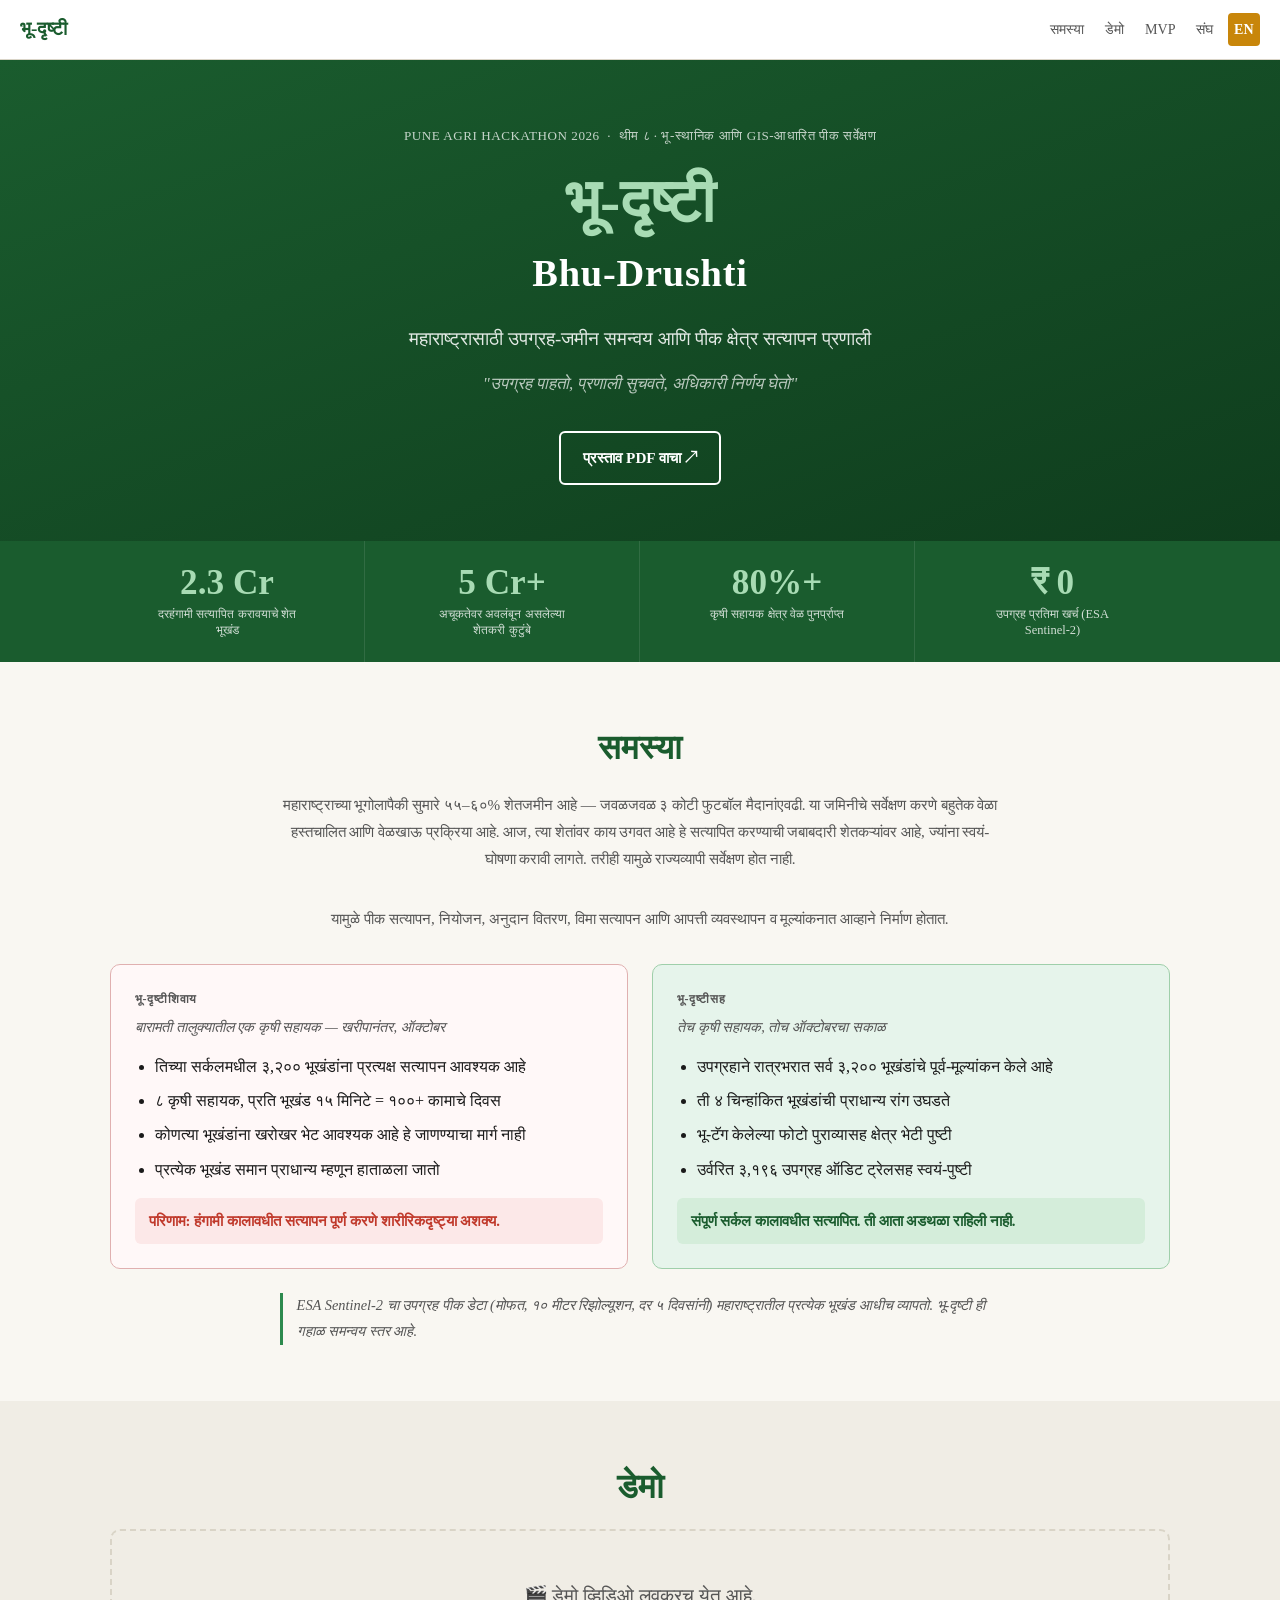
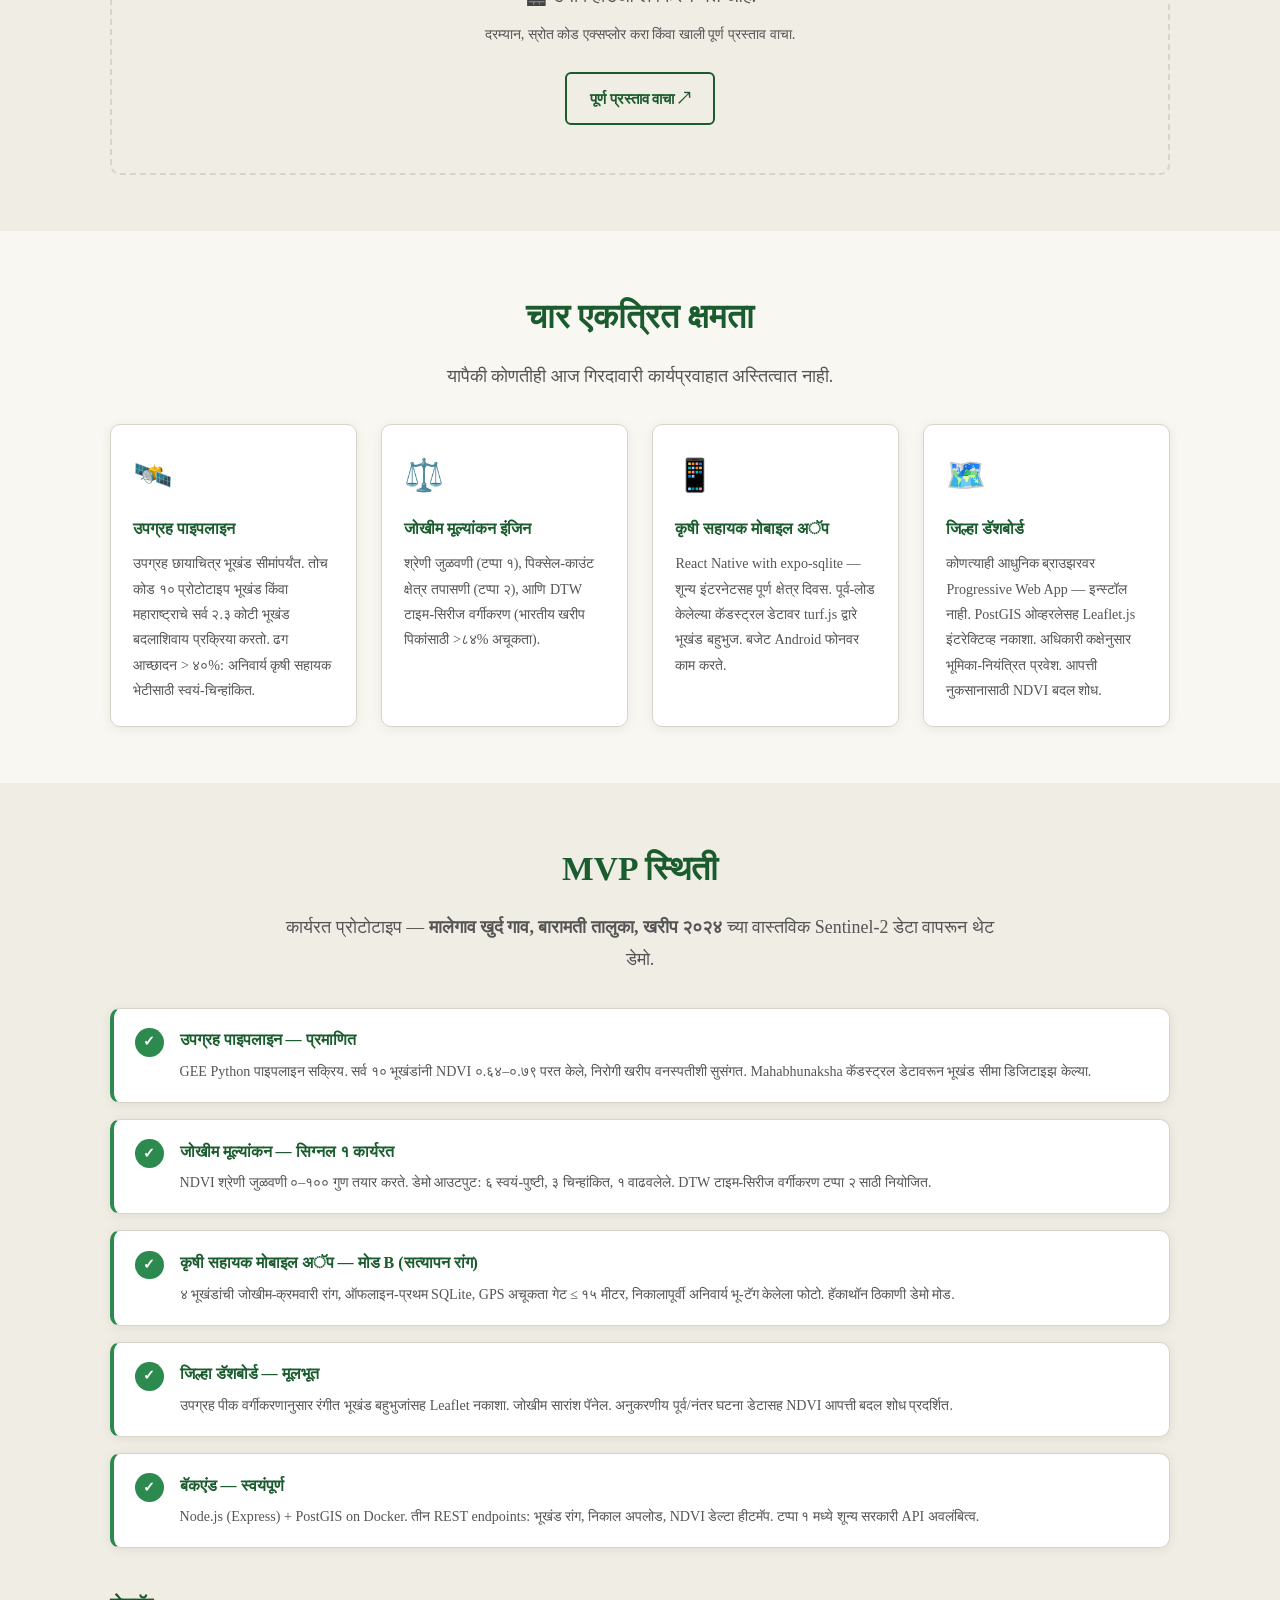
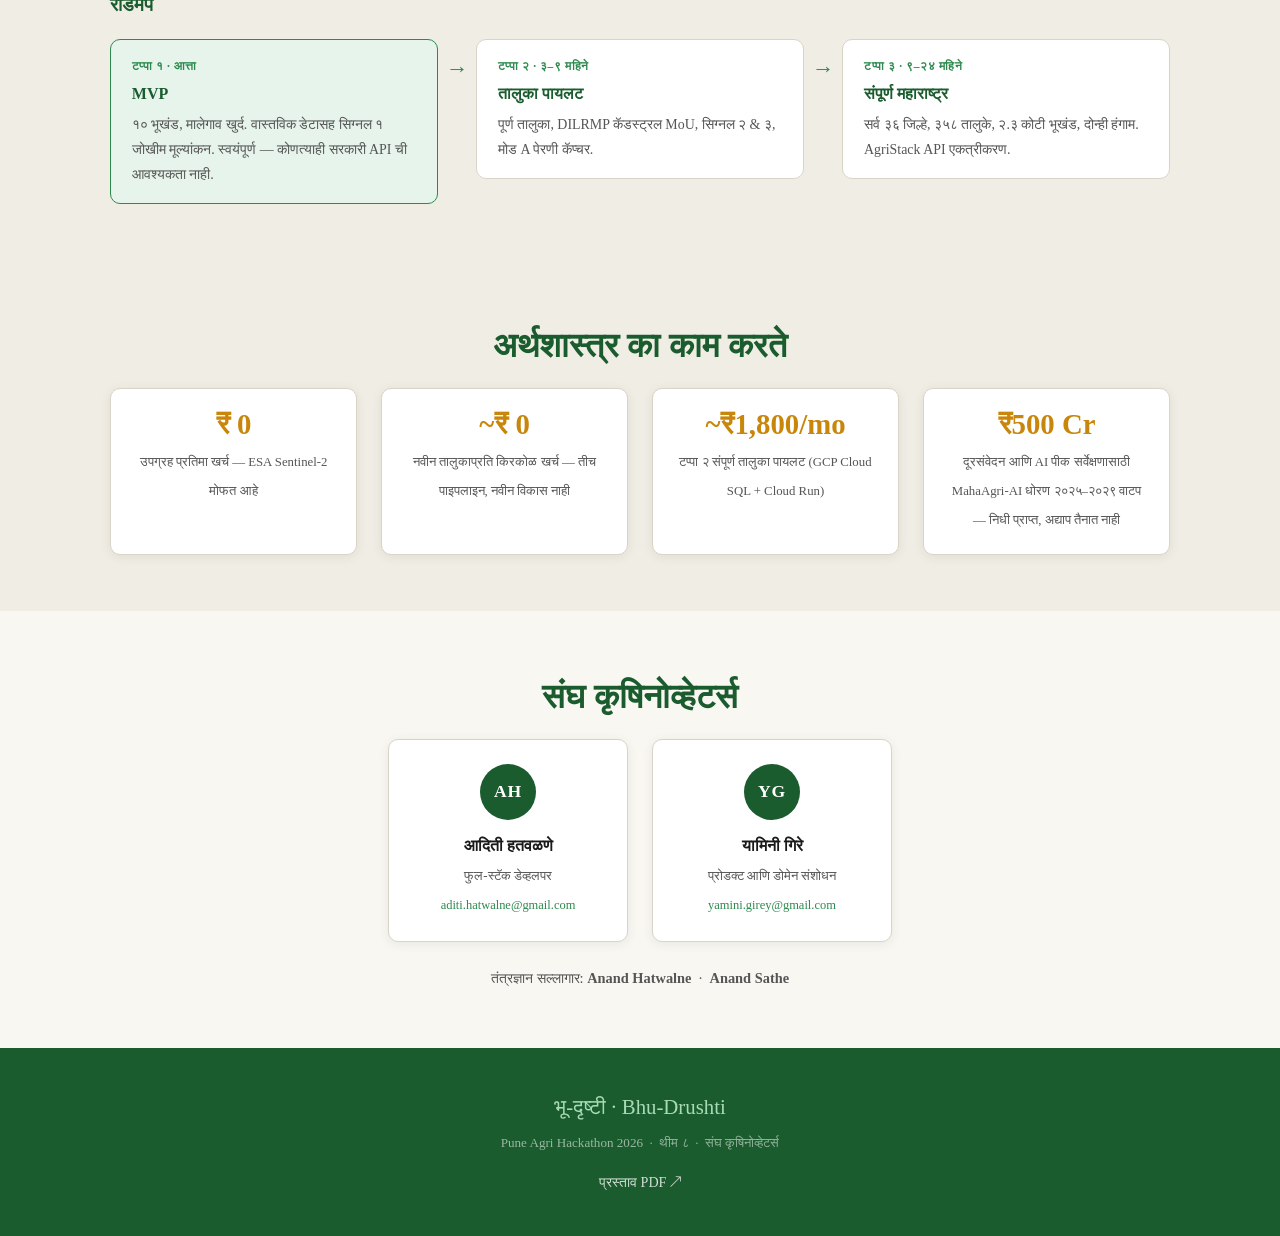
==== mr/index.html @ 1d86bc59 "Update Risk Scoring Engine card text on both EN and MR pages https://claude.ai/code/session_01Fqq3GU" ====
<!DOCTYPE html>
<html lang="mr">
<head>
  <meta charset="UTF-8" />
  <meta name="viewport" content="width=device-width, initial-scale=1.0" />
  <meta name="description" content="भू-दृष्टी — महाराष्ट्रासाठी उपग्रह-जमीन समन्वय आणि पीक क्षेत्र सत्यापन प्रणाली. Pune Agri Hackathon 2026." />
  <title>भू-दृष्टी · Bhu-Drushti</title>
  <link rel="stylesheet" href="../style.css?v=3" />
</head>
<body>

  <!-- NAV -->
  <nav class="nav">
    <span class="nav-logo">भू-दृष्टी</span>
    <div class="nav-links">
      <a href="#problem">समस्या</a>
      <a href="#demo">डेमो</a>
      <a href="#mvp">MVP</a>
      <a href="#team">संघ</a>
      <a href="/" class="btn btn-sm" style="background:var(--gold);">EN</a>
    </div>
  </nav>

  <!-- HERO -->
  <header class="hero">
    <div class="hero-inner">
      <p class="hero-event">Pune Agri Hackathon 2026 &nbsp;·&nbsp; थीम ८ · भू-स्थानिक आणि GIS-आधारित पीक सर्वेक्षण</p>
      <h1 class="hero-title">
        <span class="hero-deva">भू-दृष्टी</span>
        <span class="hero-en">Bhu-Drushti</span>
      </h1>
      <p class="hero-sub">महाराष्ट्रासाठी उपग्रह-जमीन समन्वय आणि पीक क्षेत्र सत्यापन प्रणाली</p>
      <p class="hero-tagline">"उपग्रह पाहतो, प्रणाली सुचवते, अधिकारी निर्णय घेतो"</p>
      <div class="hero-ctas">
        <a href="https://github.com/bhu-drushti/bhu-drushti.github.io/blob/main/BhuDrushti_Proposal.pdf" target="_blank" rel="noopener" class="btn btn-outline">प्रस्ताव PDF वाचा ↗</a>
      </div>
    </div>
  </header>

  <!-- STATS -->
  <section class="stats">
    <div class="stats-grid">
      <div class="stat">
        <span class="stat-num">2.3 Cr</span>
        <span class="stat-label">दरहंगामी सत्यापित करावयाचे शेत भूखंड</span>
      </div>
      <div class="stat">
        <span class="stat-num">5 Cr+</span>
        <span class="stat-label">अचूकतेवर अवलंबून असलेल्या शेतकरी कुटुंबे</span>
      </div>
      <div class="stat">
        <span class="stat-num">80%+</span>
        <span class="stat-label">कृषी सहायक क्षेत्र वेळ पुनर्प्राप्त</span>
      </div>
      <div class="stat">
        <span class="stat-num">₹ 0</span>
        <span class="stat-label">उपग्रह प्रतिमा खर्च (ESA Sentinel-2)</span>
      </div>
    </div>
  </section>

  <!-- PROBLEM -->
  <section class="section" id="problem">
    <div class="container">
      <h2 class="section-title">समस्या</h2>
      <p class="section-lead">
        महाराष्ट्राच्या भूगोलापैकी सुमारे ५५–६०% शेतजमीन आहे — जवळजवळ ३ कोटी फुटबॉल मैदानांएवढी.
        या जमिनीचे सर्वेक्षण करणे बहुतेक वेळा हस्तचालित आणि वेळखाऊ प्रक्रिया आहे. आज, त्या शेतांवर काय उगवत आहे
        हे सत्यापित करण्याची जबाबदारी शेतकऱ्यांवर आहे, ज्यांना स्वयं-घोषणा करावी लागते.
        तरीही यामुळे राज्यव्यापी सर्वेक्षण होत नाही.
      </p>
      <p class="section-lead">
        यामुळे पीक सत्यापन, नियोजन, अनुदान वितरण, विमा सत्यापन आणि आपत्ती व्यवस्थापन व मूल्यांकनात आव्हाने निर्माण होतात.
      </p>
      <div class="compare-grid">
        <div class="compare-card compare-before">
          <p class="compare-label">भू-दृष्टीशिवाय</p>
          <p class="compare-role">बारामती तालुक्यातील एक कृषी सहायक — खरीपानंतर, ऑक्टोबर</p>
          <ul>
            <li>तिच्या सर्कलमधील ३,२०० भूखंडांना प्रत्यक्ष सत्यापन आवश्यक आहे</li>
            <li>८ कृषी सहायक, प्रति भूखंड १५ मिनिटे = १००+ कामाचे दिवस</li>
            <li>कोणत्या भूखंडांना खरोखर भेट आवश्यक आहे हे जाणण्याचा मार्ग नाही</li>
            <li>प्रत्येक भूखंड समान प्राधान्य म्हणून हाताळला जातो</li>
          </ul>
          <p class="compare-result bad">परिणाम: हंगामी कालावधीत सत्यापन पूर्ण करणे शारीरिकदृष्ट्या अशक्य.</p>
        </div>
        <div class="compare-card compare-after">
          <p class="compare-label">भू-दृष्टीसह</p>
          <p class="compare-role">तेच कृषी सहायक, तोच ऑक्टोबरचा सकाळ</p>
          <ul>
            <li>उपग्रहाने रात्रभरात सर्व ३,२०० भूखंडांचे पूर्व-मूल्यांकन केले आहे</li>
            <li>ती ४ चिन्हांकित भूखंडांची प्राधान्य रांग उघडते</li>
            <li>भू-टॅग केलेल्या फोटो पुराव्यासह क्षेत्र भेटी पुष्टी</li>
            <li>उर्वरित ३,१९६ उपग्रह ऑडिट ट्रेलसह स्वयं-पुष्टी</li>
          </ul>
          <p class="compare-result good">संपूर्ण सर्कल कालावधीत सत्यापित. ती आता अडथळा राहिली नाही.</p>
        </div>
      </div>
      <p class="section-note">ESA Sentinel-2 चा उपग्रह पीक डेटा (मोफत, १० मीटर रिझोल्यूशन, दर ५ दिवसांनी) महाराष्ट्रातील प्रत्येक भूखंड आधीच व्यापतो. भू-दृष्टी ही गहाळ समन्वय स्तर आहे.</p>
    </div>
  </section>

  <!-- DEMO VIDEO -->
  <section class="section section-alt" id="demo">
    <div class="container">
      <h2 class="section-title">डेमो</h2>
      <div class="video-placeholder">
        <p>🎬 डेमो व्हिडिओ लवकरच येत आहे.</p>
        <p class="video-sub">दरम्यान, स्रोत कोड एक्सप्लोर करा किंवा खाली पूर्ण प्रस्ताव वाचा.</p>
        <div class="hero-ctas" style="margin-top:1.5rem;">
          <a href="https://github.com/bhu-drushti/bhu-drushti.github.io/blob/main/BhuDrushti_Proposal.pdf" target="_blank" rel="noopener" class="btn btn-outline">पूर्ण प्रस्ताव वाचा ↗</a>
        </div>
      </div>
    </div>
  </section>

  <!-- FOUR CAPABILITIES -->
  <section class="section" id="capabilities">
    <div class="container">
      <h2 class="section-title">चार एकत्रित क्षमता</h2>
      <p class="section-lead">यापैकी कोणतीही आज गिरदावारी कार्यप्रवाहात अस्तित्वात नाही.</p>
      <div class="cap-grid">
        <div class="cap-card">
          <div class="cap-icon">🛰️</div>
          <h3>उपग्रह पाइपलाइन</h3>
          <p>उपग्रह छायाचित्र भूखंड सीमांपर्यंत. तोच कोड १० प्रोटोटाइप भूखंड किंवा महाराष्ट्राचे सर्व २.३ कोटी भूखंड बदलाशिवाय प्रक्रिया करतो. ढग आच्छादन &gt; ४०%: अनिवार्य कृषी सहायक भेटीसाठी स्वयं-चिन्हांकित.</p>
        </div>
        <div class="cap-card">
          <div class="cap-icon">⚖️</div>
          <h3>जोखीम मूल्यांकन इंजिन</h3>
          <p>श्रेणी जुळवणी (टप्पा १), पिक्सेल-काउंट क्षेत्र तपासणी (टप्पा २), आणि DTW टाइम-सिरीज वर्गीकरण (भारतीय खरीप पिकांसाठी &gt;८४% अचूकता).</p>
        </div>
        <div class="cap-card">
          <div class="cap-icon">📱</div>
          <h3>कृषी सहायक मोबाइल अॅप</h3>
          <p>React Native with expo-sqlite — शून्य इंटरनेटसह पूर्ण क्षेत्र दिवस. पूर्व-लोड केलेल्या कॅडस्ट्रल डेटावर turf.js द्वारे भूखंड बहुभुज. बजेट Android फोनवर काम करते.</p>
        </div>
        <div class="cap-card">
          <div class="cap-icon">🗺️</div>
          <h3>जिल्हा डॅशबोर्ड</h3>
          <p>कोणत्याही आधुनिक ब्राउझरवर Progressive Web App — इन्स्टॉल नाही. PostGIS ओव्हरलेसह Leaflet.js इंटरेक्टिव्ह नकाशा. अधिकारी कक्षेनुसार भूमिका-नियंत्रित प्रवेश. आपत्ती नुकसानासाठी NDVI बदल शोध.</p>
        </div>
      </div>
    </div>
  </section>

  <!-- MVP -->
  <section class="section section-alt" id="mvp">
    <div class="container">
      <h2 class="section-title">MVP स्थिती</h2>
      <p class="section-lead">कार्यरत प्रोटोटाइप — <strong>मालेगाव खुर्द गाव, बारामती तालुका, खरीप २०२४</strong> च्या वास्तविक Sentinel-2 डेटा वापरून थेट डेमो.</p>
      <div class="mvp-grid">
        <div class="mvp-item done">
          <span class="mvp-check">✓</span>
          <div>
            <strong>उपग्रह पाइपलाइन — प्रमाणित</strong>
            <p>GEE Python पाइपलाइन सक्रिय. सर्व १० भूखंडांनी NDVI ०.६४–०.७९ परत केले, निरोगी खरीप वनस्पतीशी सुसंगत. Mahabhunaksha कॅडस्ट्रल डेटावरून भूखंड सीमा डिजिटाइझ केल्या.</p>
          </div>
        </div>
        <div class="mvp-item done">
          <span class="mvp-check">✓</span>
          <div>
            <strong>जोखीम मूल्यांकन — सिग्नल १ कार्यरत</strong>
            <p>NDVI श्रेणी जुळवणी ०–१०० गुण तयार करते. डेमो आउटपुट: ६ स्वयं-पुष्टी, ३ चिन्हांकित, १ वाढवलेले. DTW टाइम-सिरीज वर्गीकरण टप्पा २ साठी नियोजित.</p>
          </div>
        </div>
        <div class="mvp-item done">
          <span class="mvp-check">✓</span>
          <div>
            <strong>कृषी सहायक मोबाइल अॅप — मोड B (सत्यापन रांग)</strong>
            <p>४ भूखंडांची जोखीम-क्रमवारी रांग, ऑफलाइन-प्रथम SQLite, GPS अचूकता गेट ≤ १५ मीटर, निकालापूर्वी अनिवार्य भू-टॅग केलेला फोटो. हॅकाथॉन ठिकाणी डेमो मोड.</p>
          </div>
        </div>
        <div class="mvp-item done">
          <span class="mvp-check">✓</span>
          <div>
            <strong>जिल्हा डॅशबोर्ड — मूलभूत</strong>
            <p>उपग्रह पीक वर्गीकरणानुसार रंगीत भूखंड बहुभुजांसह Leaflet नकाशा. जोखीम सारांश पॅनेल. अनुकरणीय पूर्व/नंतर घटना डेटासह NDVI आपत्ती बदल शोध प्रदर्शित.</p>
          </div>
        </div>
        <div class="mvp-item done">
          <span class="mvp-check">✓</span>
          <div>
            <strong>बॅकएंड — स्वयंपूर्ण</strong>
            <p>Node.js (Express) + PostGIS on Docker. तीन REST endpoints: भूखंड रांग, निकाल अपलोड, NDVI डेल्टा हीटमॅप. टप्पा १ मध्ये शून्य सरकारी API अवलंबित्व.</p>
          </div>
        </div>
      </div>

      <h3 class="roadmap-title">रोडमॅप</h3>
      <div class="roadmap">
        <div class="roadmap-phase active">
          <span class="phase-label">टप्पा १ · आत्ता</span>
          <strong>MVP</strong>
          <p>१० भूखंड, मालेगाव खुर्द. वास्तविक डेटासह सिग्नल १ जोखीम मूल्यांकन. स्वयंपूर्ण — कोणत्याही सरकारी API ची आवश्यकता नाही.</p>
        </div>
        <div class="roadmap-arrow">→</div>
        <div class="roadmap-phase">
          <span class="phase-label">टप्पा २ · ३–९ महिने</span>
          <strong>तालुका पायलट</strong>
          <p>पूर्ण तालुका, DILRMP कॅडस्ट्रल MoU, सिग्नल २ &amp; ३, मोड A पेरणी कॅप्चर.</p>
        </div>
        <div class="roadmap-arrow">→</div>
        <div class="roadmap-phase">
          <span class="phase-label">टप्पा ३ · ९–२४ महिने</span>
          <strong>संपूर्ण महाराष्ट्र</strong>
          <p>सर्व ३६ जिल्हे, ३५८ तालुके, २.३ कोटी भूखंड, दोन्ही हंगाम. AgriStack API एकत्रीकरण.</p>
        </div>
      </div>
    </div>
  </section>

  <!-- ECONOMICS -->
  <section class="section section-alt" id="economics">
    <div class="container">
      <h2 class="section-title">अर्थशास्त्र का काम करते</h2>
      <div class="econ-grid">
        <div class="econ-item">
          <span class="econ-num">₹ 0</span>
          <span class="econ-label">उपग्रह प्रतिमा खर्च — ESA Sentinel-2 मोफत आहे</span>
        </div>
        <div class="econ-item">
          <span class="econ-num">~₹ 0</span>
          <span class="econ-label">नवीन तालुकाप्रति किरकोळ खर्च — तीच पाइपलाइन, नवीन विकास नाही</span>
        </div>
        <div class="econ-item">
          <span class="econ-num">~₹1,800/mo</span>
          <span class="econ-label">टप्पा २ संपूर्ण तालुका पायलट (GCP Cloud SQL + Cloud Run)</span>
        </div>
        <div class="econ-item">
          <span class="econ-num">₹500 Cr</span>
          <span class="econ-label">दूरसंवेदन आणि AI पीक सर्वेक्षणासाठी MahaAgri-AI धोरण २०२५–२०२९ वाटप — निधी प्राप्त, अद्याप तैनात नाही</span>
        </div>
      </div>
    </div>
  </section>

  <!-- TEAM -->
  <section class="section" id="team">
    <div class="container">
      <h2 class="section-title">संघ कृषिनोव्हेटर्स</h2>
      <div class="team-grid">
        <div class="team-card">
          <div class="team-avatar">AH</div>
          <a href="https://www.linkedin.com/in/aditi-h-a9a84b2ab/" target="_blank" rel="noopener"><strong>आदिती हतवळणे</strong></a>
          <span class="team-role">फुल-स्टॅक डेव्हलपर</span>
          <a class="team-email" href="mailto:aditi.hatwalne@gmail.com">aditi.hatwalne@gmail.com</a>
        </div>
        <div class="team-card">
          <div class="team-avatar">YG</div>
          <a href="https://www.linkedin.com/in/yaminigirey/" target="_blank" rel="noopener"><strong>यामिनी गिरे</strong></a>
          <span class="team-role">प्रोडक्ट आणि डोमेन संशोधन</span>
          <a class="team-email" href="mailto:yamini.girey@gmail.com">yamini.girey@gmail.com</a>
        </div>
      </div>
      <p class="team-advisors">तंत्रज्ञान सल्लागार: <strong>Anand Hatwalne</strong> &nbsp;·&nbsp; <strong>Anand Sathe</strong></p>
    </div>
  </section>

  <!-- FOOTER -->
  <footer class="footer">
    <div class="container">
      <p class="footer-name">भू-दृष्टी · Bhu-Drushti</p>
      <p class="footer-sub"><a href="https://www.puneagrihackathon.com/" target="_blank" rel="noopener">Pune Agri Hackathon 2026</a> &nbsp;·&nbsp; थीम ८ &nbsp;·&nbsp; संघ कृषिनोव्हेटर्स</p>
      <div class="footer-links">
        <a href="https://github.com/bhu-drushti/bhu-drushti.github.io/blob/main/BhuDrushti_Proposal.pdf" target="_blank" rel="noopener">प्रस्ताव PDF ↗</a>
      </div>
    </div>
  </footer>

</body>
</html>
---- style.css ----
/* =============================================
   DESIGN TOKENS
   ============================================= */
:root {
  --green-dark:   #1a5c2e;
  --green-mid:    #2d8a4e;
  --green-light:  #e6f4eb;
  --gold:         #c8860a;
  --gold-light:   #fdf3dc;
  --text:         #1a1a1a;
  --text-muted:   #555;
  --bg:           #f9f7f2;
  --bg-alt:       #f0ede5;
  --white:        #ffffff;
  --border:       #d9d4c7;
  --radius:       10px;
  --shadow:       0 2px 12px rgba(0,0,0,0.07);

  --font:         -apple-system, BlinkMacSystemFont, 'Segoe UI', Roboto, sans-serif;
  --font-deva:    'Noto Serif Devanagari', 'Mangal', serif;

  --max-w:        1100px;
  --gap:          1.5rem;
}

/* =============================================
   RESET & BASE
   ============================================= */
*, *::before, *::after { box-sizing: border-box; margin: 0; padding: 0; }

html { scroll-behavior: smooth; font-size: 16px; }

body {
  font-family: var(--font);
  color: var(--text);
  background: var(--bg);
  line-height: 1.65;
  -webkit-font-smoothing: antialiased;
}

img { max-width: 100%; display: block; }

a { color: var(--green-dark); text-decoration: none; }
a:hover { text-decoration: underline; }

ul { padding-left: 1.25rem; }
li { margin-bottom: 0.35rem; }

/* =============================================
   LAYOUT UTILITIES
   ============================================= */
.container {
  width: 100%;
  max-width: var(--max-w);
  margin: 0 auto;
  padding: 0 1.25rem;
}

.section {
  padding: 3.5rem 0;
}

.section-alt {
  background: var(--bg-alt);
}

/* =============================================
   TYPOGRAPHY
   ============================================= */
.section-title {
  font-size: clamp(1.5rem, 4vw, 2.1rem);
  font-weight: 700;
  color: var(--green-dark);
  margin-bottom: 0.75rem;
  text-align: center;
}

.section-lead {
  font-size: clamp(1rem, 2.5vw, 1.12rem);
  color: var(--text-muted);
  max-width: 720px;
  margin: 0 auto 2rem;
  text-align: center;
}

.section-note {
  margin-top: 1.5rem;
  font-size: 0.9rem;
  color: var(--text-muted);
  font-style: italic;
  border-left: 3px solid var(--green-mid);
  padding-left: 0.85rem;
  max-width: 720px;
  margin-left: auto;
  margin-right: auto;
}

/* =============================================
   BUTTONS
   ============================================= */
.btn {
  display: inline-block;
  padding: 0.7rem 1.4rem;
  border-radius: 6px;
  font-weight: 600;
  font-size: 0.95rem;
  transition: opacity 0.15s, transform 0.1s;
  cursor: pointer;
  white-space: nowrap;
}

.btn:hover { opacity: 0.88; transform: translateY(-1px); text-decoration: none; }

.btn-primary {
  background: var(--green-dark);
  color: var(--white);
}

.btn-outline {
  border: 2px solid var(--green-dark);
  color: var(--green-dark);
  background: transparent;
}

.hero .btn-outline {
  border-color: var(--white);
  color: var(--white);
}

.btn-sm {
  padding: 0.4rem 0.9rem;
  font-size: 0.85rem;
  border-radius: 5px;
  background: var(--green-dark);
  color: var(--white);
}

/* =============================================
   NAV
   ============================================= */
.nav {
  position: sticky;
  top: 0;
  z-index: 100;
  background: var(--white);
  border-bottom: 1px solid var(--border);
  padding: 0.75rem 1.25rem;
  display: flex;
  align-items: center;
  justify-content: space-between;
  gap: 1rem;
}

.nav-logo {
  font-family: var(--font-deva);
  font-size: 1.2rem;
  font-weight: 700;
  color: var(--green-dark);
  flex-shrink: 0;
}

.nav-links {
  display: flex;
  align-items: center;
  gap: 0.5rem;
  flex-wrap: wrap;
}

.nav-links a {
  font-size: 0.88rem;
  color: var(--text-muted);
  padding: 0.25rem 0.4rem;
  border-radius: 4px;
  transition: color 0.15s;
}

.nav-links a:hover { color: var(--green-dark); text-decoration: none; }
.nav-links .btn-sm { color: var(--white); }
.nav-links .btn-sm:hover { color: var(--white); }

/* Hide nav text links on very small screens, keep GitHub button */
@media (max-width: 480px) {
  .nav-links a:not(.btn-sm) { display: none; }
}

/* =============================================
   HERO
   ============================================= */
.hero {
  background: linear-gradient(160deg, var(--green-dark) 0%, #0f3d1d 100%);
  color: var(--white);
  padding: 4rem 1.25rem 3.5rem;
  text-align: center;
}

.hero-inner {
  max-width: 760px;
  margin: 0 auto;
}

.hero-event {
  font-size: 0.82rem;
  letter-spacing: 0.04em;
  text-transform: uppercase;
  opacity: 0.75;
  margin-bottom: 1.25rem;
}

.hero-title {
  display: flex;
  flex-direction: column;
  align-items: center;
  gap: 0.15rem;
  margin-bottom: 1rem;
}

.hero-deva {
  font-family: var(--font-deva);
  font-size: clamp(2.2rem, 8vw, 3.8rem);
  font-weight: 700;
  line-height: 1.15;
  color: #a8dbb4;
}

.hero-en {
  font-size: clamp(1.5rem, 5vw, 2.4rem);
  font-weight: 700;
  letter-spacing: 0.02em;
}

.hero-sub {
  font-size: clamp(1rem, 3vw, 1.18rem);
  opacity: 0.88;
  margin-bottom: 1rem;
  line-height: 1.5;
}

.hero-tagline {
  font-size: clamp(0.9rem, 2.5vw, 1.05rem);
  font-style: italic;
  opacity: 0.7;
  margin-bottom: 2rem;
}

.hero-ctas {
  display: flex;
  flex-wrap: wrap;
  gap: 0.75rem;
  justify-content: center;
}

/* =============================================
   STATS BAR
   ============================================= */
.stats {
  background: var(--green-dark);
  padding: 0;
}

.stats-grid {
  display: grid;
  grid-template-columns: repeat(2, 1fr);
  max-width: var(--max-w);
  margin: 0 auto;
}

.stat {
  display: flex;
  flex-direction: column;
  align-items: center;
  text-align: center;
  padding: 1.5rem 1rem;
  border-right: 1px solid rgba(255,255,255,0.1);
  border-bottom: 1px solid rgba(255,255,255,0.1);
  color: var(--white);
}

.stat:nth-child(even) { border-right: none; }
.stat:nth-last-child(-n+2) { border-bottom: none; }

.stat-num {
  font-size: clamp(1.6rem, 5vw, 2.2rem);
  font-weight: 700;
  color: #a8dbb4;
  line-height: 1;
  margin-bottom: 0.35rem;
}

.stat-label {
  font-size: 0.78rem;
  opacity: 0.8;
  line-height: 1.3;
  max-width: 140px;
}

@media (min-width: 640px) {
  .stats-grid { grid-template-columns: repeat(4, 1fr); }
  .stat { border-bottom: none; }
  .stat:last-child { border-right: none; }
  .stat:nth-child(even) { border-right: 1px solid rgba(255,255,255,0.1); }
  .stat:last-child { border-right: none; }
}

/* =============================================
   COMPARE CARDS (Problem section)
   ============================================= */
.compare-grid {
  display: grid;
  grid-template-columns: 1fr;
  gap: var(--gap);
  margin-bottom: 1.5rem;
}

@media (min-width: 680px) {
  .compare-grid { grid-template-columns: 1fr 1fr; }
}

.compare-card {
  border-radius: var(--radius);
  padding: 1.5rem;
  border: 1px solid var(--border);
}

.compare-before {
  background: #fff8f8;
  border-color: #e0b0b0;
}

.compare-after {
  background: var(--green-light);
  border-color: #9fcfaa;
}

.compare-label {
  font-size: 0.75rem;
  font-weight: 700;
  text-transform: uppercase;
  letter-spacing: 0.05em;
  margin-bottom: 0.25rem;
  color: var(--text-muted);
}

.compare-role {
  font-style: italic;
  font-size: 0.9rem;
  margin-bottom: 0.75rem;
  color: var(--text-muted);
}

.compare-result {
  margin-top: 0.85rem;
  font-weight: 600;
  font-size: 0.92rem;
  padding: 0.6rem 0.85rem;
  border-radius: 6px;
}

.compare-result.bad  { background: #fce8e8; color: #c0392b; }
.compare-result.good { background: #d4edda; color: #1a5c2e; }

/* =============================================
   PIPELINE
   ============================================= */
.pipeline {
  display: flex;
  flex-direction: column;
  gap: 0.5rem;
  margin-bottom: 1.5rem;
}

.pipeline-step {
  display: flex;
  gap: 1rem;
  background: var(--white);
  border: 1px solid var(--border);
  border-radius: var(--radius);
  padding: 1.25rem 1.5rem;
  box-shadow: var(--shadow);
}

.step-num {
  flex-shrink: 0;
  width: 2.2rem;
  height: 2.2rem;
  border-radius: 50%;
  background: var(--green-dark);
  color: var(--white);
  display: flex;
  align-items: center;
  justify-content: center;
  font-weight: 700;
  font-size: 1rem;
  margin-top: 0.1rem;
}

.step-body h3 {
  font-size: 1.05rem;
  color: var(--green-dark);
  margin-bottom: 0.4rem;
}

.step-body p { font-size: 0.93rem; color: var(--text-muted); }

.pipeline-arrow {
  text-align: center;
  font-size: 1.4rem;
  color: var(--green-mid);
  line-height: 1;
  transform: rotate(90deg);
  align-self: center;
}

@media (min-width: 860px) {
  .pipeline { flex-direction: row; align-items: flex-start; }
  .pipeline-arrow { transform: rotate(0deg); padding-top: 1.5rem; }
  .pipeline-step { flex: 1; }
}

/* Score bands */
.score-bands {
  display: flex;
  flex-wrap: wrap;
  gap: 0.4rem;
  margin-top: 0.75rem;
}

.band {
  padding: 0.2rem 0.65rem;
  border-radius: 4px;
  font-size: 0.78rem;
  font-weight: 600;
}

.band.green  { background: #d4edda; color: #1a5c2e; }
.band.yellow { background: #fff3cd; color: #856404; }
.band.red    { background: #f8d7da; color: #721c24; }

/* Twin cards inside step 3 */
.twin-cards {
  display: grid;
  grid-template-columns: 1fr;
  gap: 0.75rem;
  margin-top: 0.5rem;
}

@media (min-width: 520px) {
  .twin-cards { grid-template-columns: 1fr 1fr; }
}

.twin-card {
  background: var(--green-light);
  border-radius: 8px;
  padding: 0.85rem 1rem;
  font-size: 0.88rem;
}

.twin-card strong { display: block; color: var(--green-dark); margin-bottom: 0.3rem; }
.twin-card p { color: var(--text-muted); margin: 0; }

.human-loop {
  background: var(--gold-light);
  border-left-color: var(--gold);
  color: var(--text);
  font-style: normal;
  font-weight: 500;
}

/* =============================================
   HOW IT WORKS — 3-COLUMN LAYOUT
   ============================================= */
.how-grid {
  display: flex;
  flex-direction: column;
  gap: 0.5rem;
  margin-bottom: 1.5rem;
}

@media (min-width: 860px) {
  .how-grid { flex-direction: row; align-items: flex-start; gap: 0.25rem; }
}

.how-col {
  flex: 1;
  background: var(--white);
  border: 1px solid var(--border);
  border-radius: var(--radius);
  padding: 1.5rem;
  box-shadow: var(--shadow);
}

.how-arrow {
  flex-shrink: 0;
  font-size: 1.8rem;
  color: var(--gold);
  align-self: center;
  text-align: center;
  padding: 0.5rem;
  transform: rotate(90deg);
}

@media (min-width: 860px) {
  .how-arrow { transform: rotate(0deg); padding-top: 3rem; }
}

.how-col-header {
  display: flex;
  align-items: flex-start;
  gap: 0.75rem;
  margin-bottom: 0.75rem;
}

.how-num {
  font-size: 1.6rem;
  font-weight: 700;
  font-style: italic;
  color: var(--gold);
  line-height: 1;
  flex-shrink: 0;
}

.how-title-mr {
  display: block;
  font-family: var(--font-deva);
  font-size: 1.25rem;
  font-weight: 700;
  color: var(--green-dark);
  line-height: 1.2;
}

.how-title-en {
  display: block;
  font-size: 0.68rem;
  font-weight: 700;
  letter-spacing: 0.1em;
  text-transform: uppercase;
  color: var(--text-muted);
}

.how-subtitle {
  font-size: 0.95rem;
  color: var(--text-muted);
  margin-bottom: 1.25rem;
  padding-bottom: 0.85rem;
  border-bottom: 1px solid var(--border);
  line-height: 1.6;
}

.how-items {
  list-style: none;
  padding: 0;
  display: flex;
  flex-direction: column;
  gap: 0.85rem;
}

.how-items li { margin: 0; }

.how-item-mr {
  display: block;
  font-family: var(--font-deva);
  font-size: 1rem;
  font-weight: 600;
  color: var(--text);
}

.how-item-en {
  display: block;
  font-size: 0.93rem;
  color: var(--text-muted);
}

/* Risk bar */
.risk-bar-wrap { margin-bottom: 1.25rem; }

.risk-bar-label {
  font-size: 0.68rem;
  font-weight: 700;
  letter-spacing: 0.06em;
  text-transform: uppercase;
  color: var(--text-muted);
  margin-bottom: 0.4rem;
  text-align: center;
}

.risk-bar {
  height: 12px;
  border-radius: 6px;
  background: linear-gradient(to right, #c0392b, #e67e22, #27ae60);
  margin-bottom: 0.3rem;
}

.risk-bar-ticks {
  display: flex;
  justify-content: space-between;
  font-size: 0.67rem;
  color: var(--text-muted);
  margin-bottom: 1rem;
}

/* Signal list */
.signal-list {
  list-style: none;
  padding: 0;
  display: flex;
  flex-direction: column;
  gap: 0;
}

.signal-list li {
  display: flex;
  justify-content: space-between;
  align-items: center;
  padding: 0.65rem 0;
  border-bottom: 1px solid var(--border);
  margin: 0;
}

.signal-list li:last-child { border-bottom: none; }

.signal-pct {
  font-size: 1.3rem;
  font-weight: 700;
  color: var(--gold);
  flex-shrink: 0;
  margin-left: 1rem;
}

/* =============================================
   CAPABILITIES GRID
   ============================================= */
.cap-grid {
  display: grid;
  grid-template-columns: 1fr;
  gap: var(--gap);
}

@media (min-width: 560px) { .cap-grid { grid-template-columns: 1fr 1fr; } }
@media (min-width: 900px) { .cap-grid { grid-template-columns: repeat(4, 1fr); } }

.cap-card {
  background: var(--white);
  border: 1px solid var(--border);
  border-radius: var(--radius);
  padding: 1.4rem;
  box-shadow: var(--shadow);
  transition: transform 0.15s, box-shadow 0.15s;
}

.cap-card:hover {
  transform: translateY(-3px);
  box-shadow: 0 6px 20px rgba(0,0,0,0.1);
}

.cap-icon { font-size: 2rem; margin-bottom: 0.6rem; }

.cap-card h3 {
  font-size: 1rem;
  color: var(--green-dark);
  margin-bottom: 0.5rem;
}

.cap-card p { font-size: 0.88rem; color: var(--text-muted); }

/* =============================================
   MVP SECTION
   ============================================= */
.mvp-grid {
  display: flex;
  flex-direction: column;
  gap: 1rem;
  margin-bottom: 2.5rem;
}

.mvp-item {
  display: flex;
  gap: 1rem;
  background: var(--white);
  border: 1px solid var(--border);
  border-radius: var(--radius);
  padding: 1.1rem 1.3rem;
  box-shadow: var(--shadow);
}

.mvp-item.done { border-left: 4px solid var(--green-mid); }

.mvp-check {
  flex-shrink: 0;
  width: 1.8rem;
  height: 1.8rem;
  background: var(--green-mid);
  color: var(--white);
  border-radius: 50%;
  display: flex;
  align-items: center;
  justify-content: center;
  font-size: 0.9rem;
  font-weight: 700;
  margin-top: 0.1rem;
}

.mvp-item strong { color: var(--green-dark); display: block; margin-bottom: 0.25rem; }
.mvp-item p { font-size: 0.88rem; color: var(--text-muted); margin: 0; }

/* Roadmap */
.roadmap-title {
  font-size: 1.2rem;
  color: var(--green-dark);
  margin-bottom: 1rem;
  font-weight: 700;
}

.roadmap {
  display: flex;
  flex-direction: column;
  gap: 0.5rem;
}

.roadmap-arrow {
  text-align: center;
  font-size: 1.4rem;
  color: var(--green-mid);
  transform: rotate(90deg);
  line-height: 1;
}

.roadmap-phase {
  background: var(--white);
  border: 1px solid var(--border);
  border-radius: var(--radius);
  padding: 1rem 1.3rem;
}

.roadmap-phase.active {
  border-color: var(--green-mid);
  background: var(--green-light);
}

.phase-label {
  display: block;
  font-size: 0.72rem;
  font-weight: 700;
  text-transform: uppercase;
  letter-spacing: 0.05em;
  color: var(--green-mid);
  margin-bottom: 0.2rem;
}

.roadmap-phase strong { color: var(--green-dark); display: block; margin-bottom: 0.2rem; }
.roadmap-phase p { font-size: 0.87rem; color: var(--text-muted); margin: 0; }

@media (min-width: 720px) {
  .roadmap { flex-direction: row; align-items: flex-start; }
  .roadmap-arrow { transform: rotate(0deg); padding-top: 1.2rem; }
  .roadmap-phase { flex: 1; }
}

/* =============================================
   DEMO VIDEO
   ============================================= */
.video-placeholder {
  background: var(--bg-alt);
  border: 2px dashed var(--border);
  border-radius: var(--radius);
  padding: 3rem 2rem;
  text-align: center;
  color: var(--text-muted);
}

.video-placeholder p:first-child { font-size: 1.2rem; margin-bottom: 0.5rem; }
.video-sub { font-size: 0.9rem; }

.video-wrapper {
  position: relative;
  padding-bottom: 56.25%;
  height: 0;
  overflow: hidden;
  border-radius: var(--radius);
  background: #000;
}

.video-wrapper iframe {
  position: absolute;
  top: 0; left: 0;
  width: 100%; height: 100%;
  border: none;
}

/* =============================================
   ECONOMICS
   ============================================= */
.econ-grid {
  display: grid;
  grid-template-columns: 1fr 1fr;
  gap: var(--gap);
}

@media (min-width: 720px) {
  .econ-grid { grid-template-columns: repeat(4, 1fr); }
}

.econ-item {
  background: var(--white);
  border-radius: var(--radius);
  padding: 1.25rem;
  border: 1px solid var(--border);
  text-align: center;
  box-shadow: var(--shadow);
}

.econ-num {
  display: block;
  font-size: clamp(1.3rem, 4vw, 1.8rem);
  font-weight: 700;
  color: var(--gold);
  margin-bottom: 0.4rem;
  line-height: 1.1;
}

.econ-label {
  font-size: 0.8rem;
  color: var(--text-muted);
  line-height: 1.35;
}

/* =============================================
   TEAM
   ============================================= */
.team-grid {
  display: flex;
  flex-wrap: wrap;
  gap: var(--gap);
  margin-bottom: 1.5rem;
  justify-content: center;
}

.team-card {
  display: flex;
  flex-direction: column;
  align-items: center;
  text-align: center;
  background: var(--white);
  border: 1px solid var(--border);
  border-radius: var(--radius);
  padding: 1.5rem 2rem;
  box-shadow: var(--shadow);
  flex: 1;
  min-width: 160px;
  max-width: 240px;
}

.team-avatar {
  width: 3.5rem;
  height: 3.5rem;
  border-radius: 50%;
  background: var(--green-dark);
  color: var(--white);
  display: flex;
  align-items: center;
  justify-content: center;
  font-size: 1.1rem;
  font-weight: 700;
  margin-bottom: 0.75rem;
  letter-spacing: 0.05em;
}

.team-card strong { font-size: 1rem; color: var(--text); margin-bottom: 0.2rem; }

.team-role {
  font-size: 0.82rem;
  color: var(--text-muted);
  margin-top: 0.2rem;
}

.team-email {
  font-size: 0.78rem;
  color: var(--green-mid);
  margin-top: 0.4rem;
  word-break: break-all;
}

.team-advisors {
  font-size: 0.9rem;
  color: var(--text-muted);
  margin-top: 0.5rem;
  text-align: center;
  width: 100%;
}

/* =============================================
   FOOTER
   ============================================= */
.footer {
  background: var(--green-dark);
  color: rgba(255,255,255,0.75);
  padding: 2.5rem 1.25rem;
  text-align: center;
}

.footer-name {
  font-family: var(--font-deva);
  font-size: 1.3rem;
  color: #a8dbb4;
  margin-bottom: 0.35rem;
}

.footer-sub {
  font-size: 0.82rem;
  margin-bottom: 1rem;
  opacity: 0.7;
}

.footer-sub a {
  color: rgba(255,255,255,0.8);
}

.footer-sub a:hover { color: #a8dbb4; text-decoration: none; }

.footer-links {
  display: flex;
  flex-wrap: wrap;
  gap: 1rem;
  justify-content: center;
}

.footer-links a {
  color: rgba(255,255,255,0.8);
  font-size: 0.88rem;
}

.footer-links a:hover { color: #a8dbb4; text-decoration: none; }

/* =============================================
   ACCESSIBILITY
   ============================================= */
:focus-visible {
  outline: 3px solid var(--gold);
  outline-offset: 2px;
}

@media (prefers-reduced-motion: reduce) {
  * { transition: none !important; animation: none !important; }
  html { scroll-behavior: auto; }
}

#problem .section-lead {
  font-size: clamp(0.85rem, 2vw, 0.95rem);
}
[lang="mr"] body {
  font-family: var(--font-deva);
  line-height: 1.8;
}
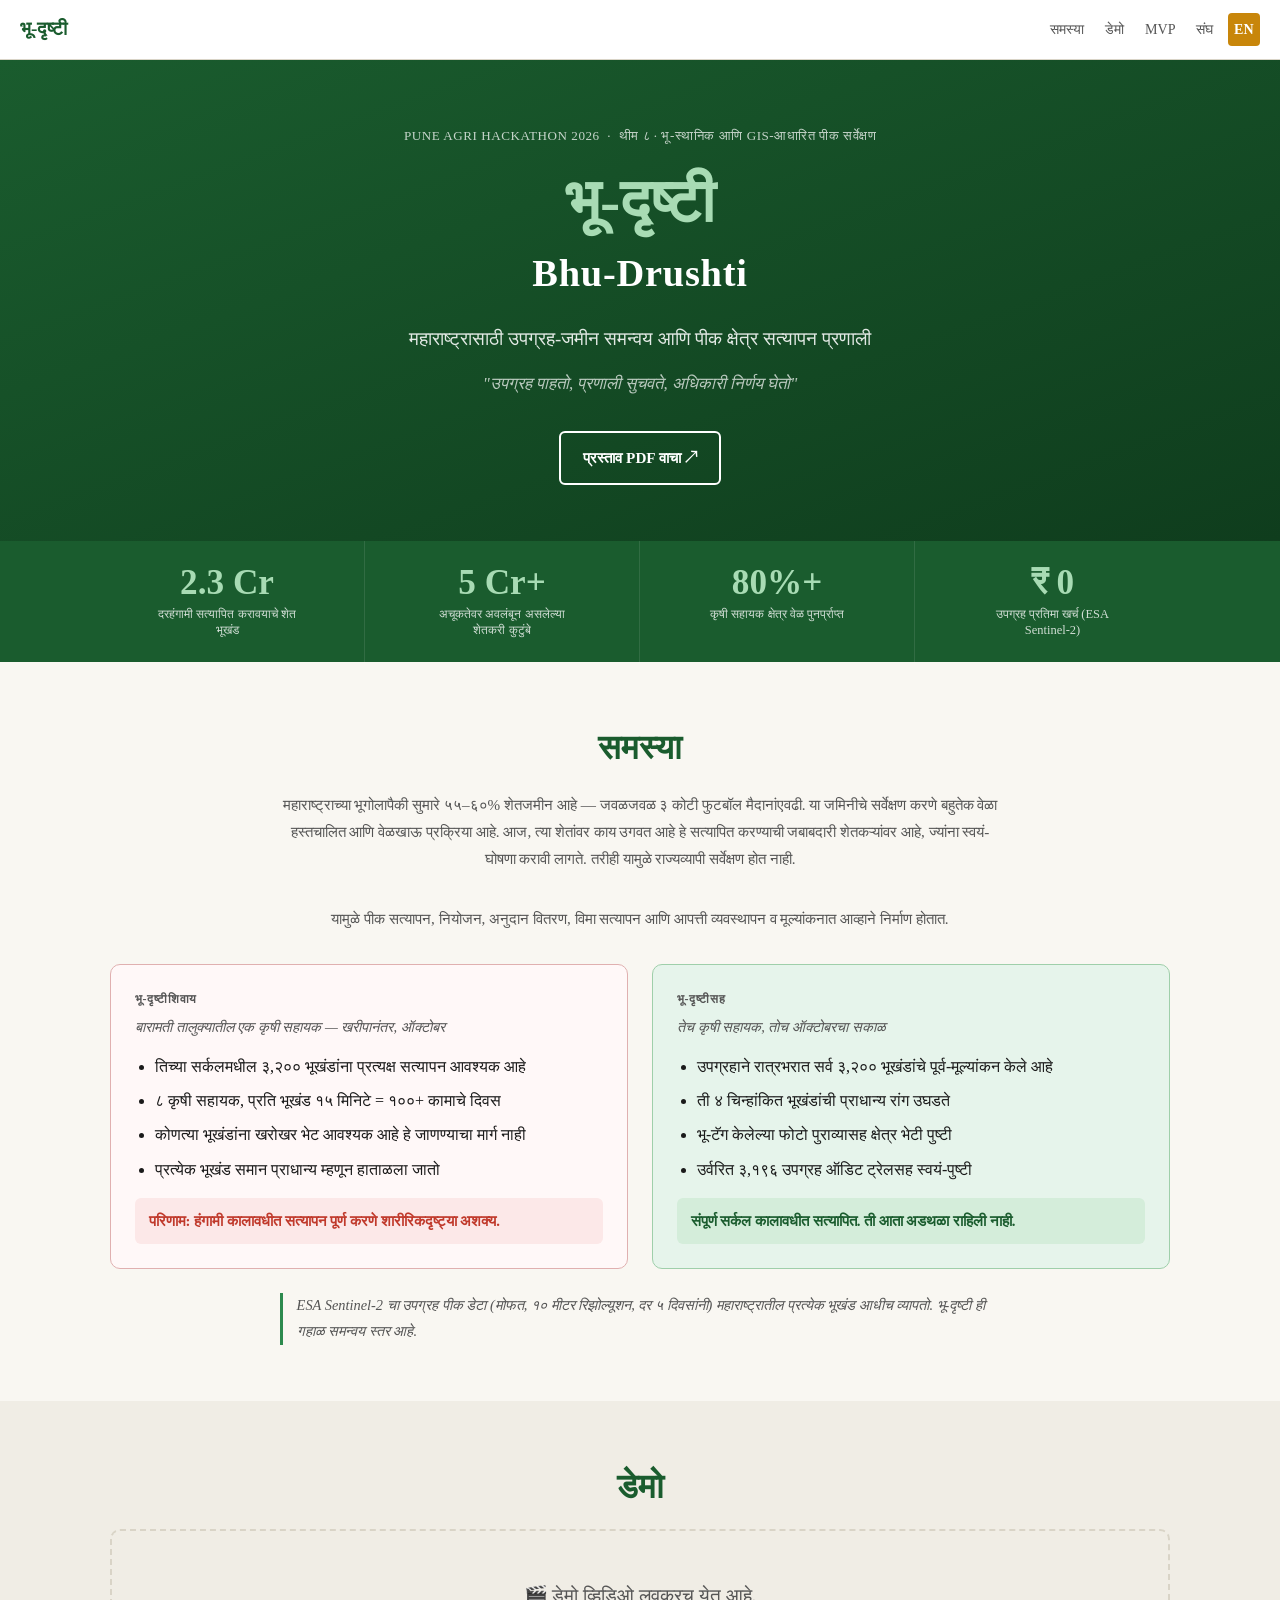
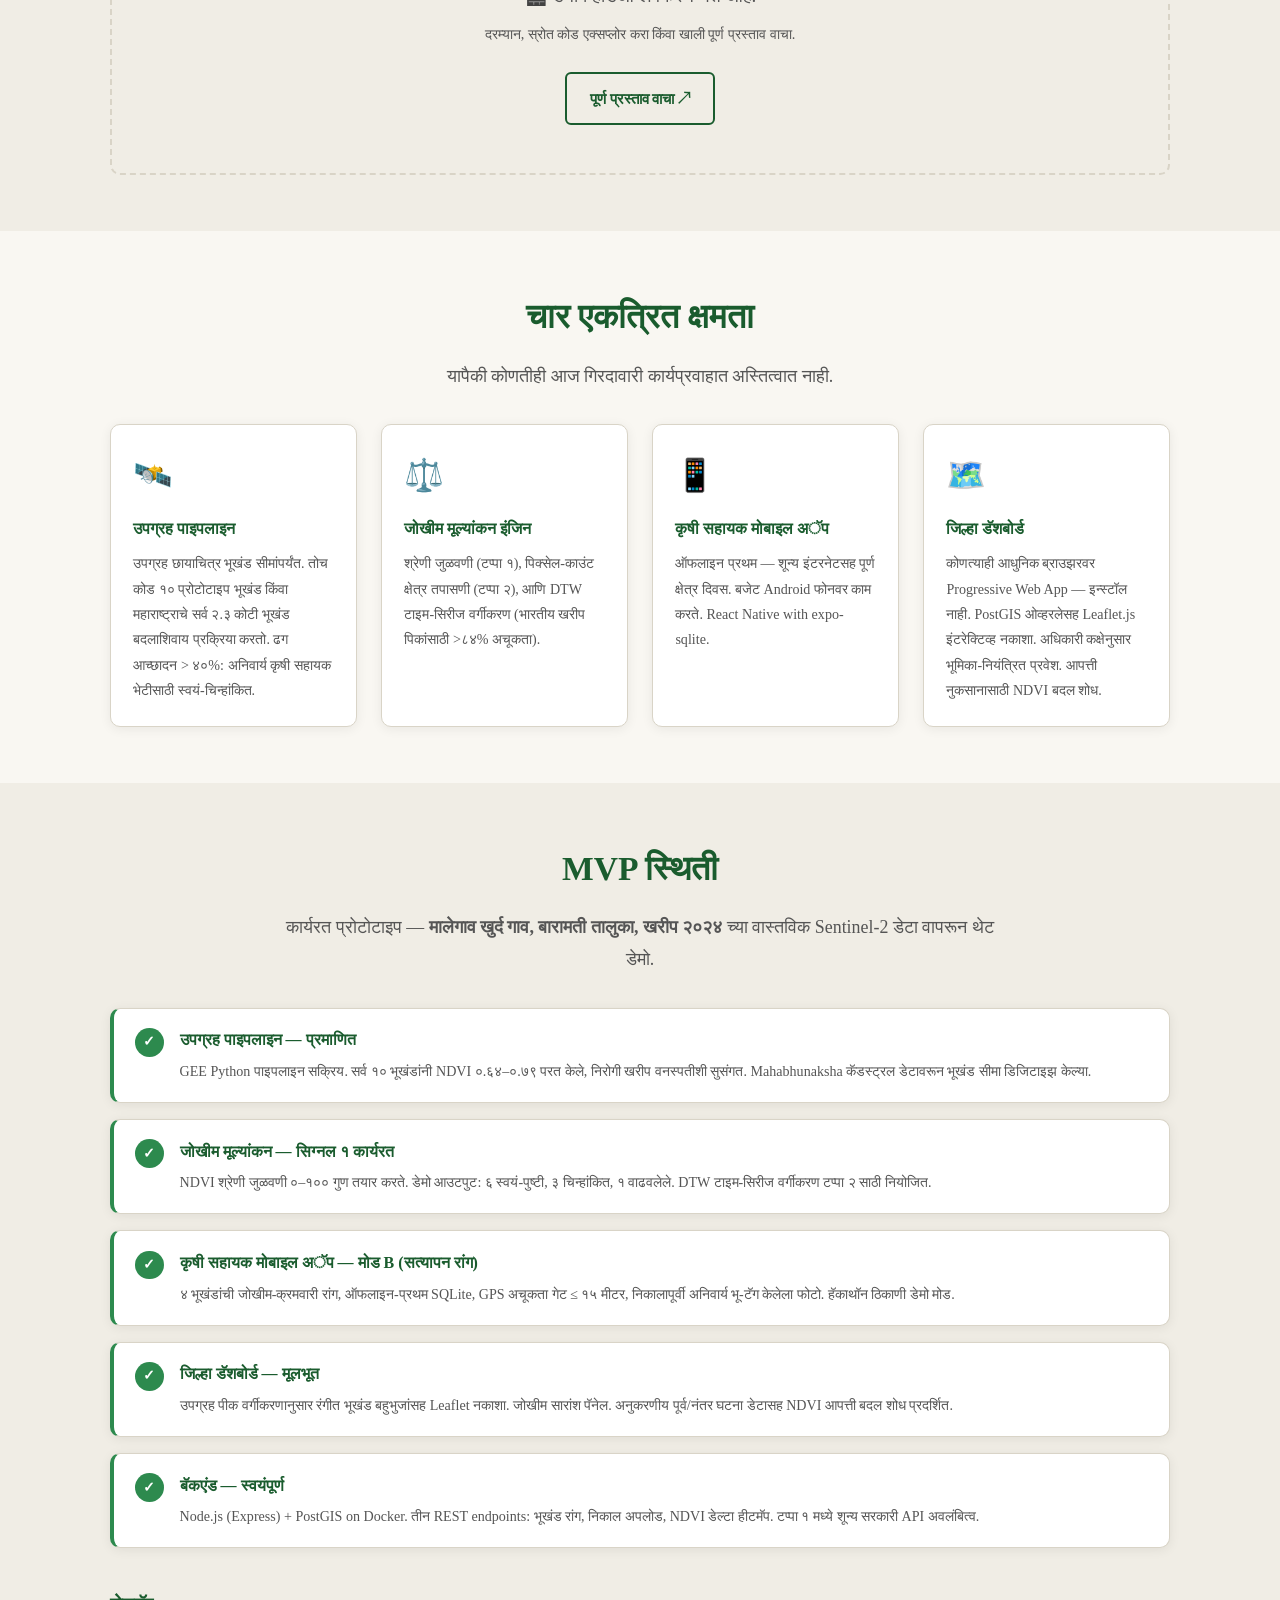
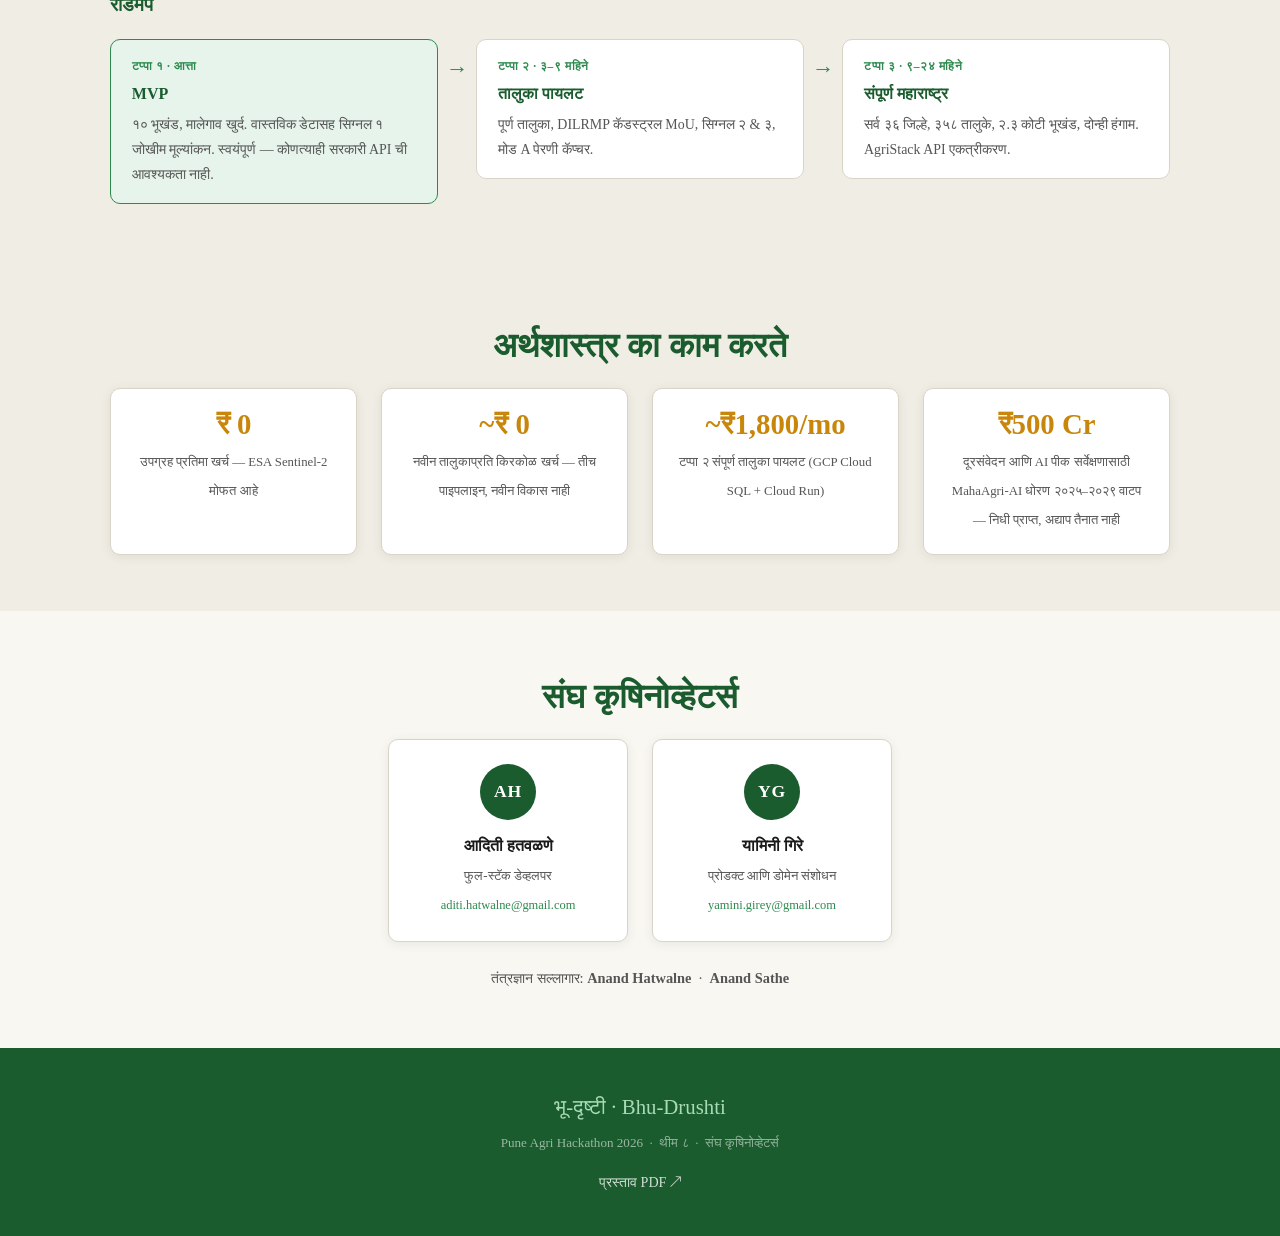
==== commit 58afed6c: "Update Krishi Sahayak Mobile App card text on both EN and MR pages https://claude.ai/code/session_01" ====
--- a/mr/index.html
+++ b/mr/index.html
@@ -133,7 +133,7 @@
         <div class="cap-card">
           <div class="cap-icon">📱</div>
           <h3>कृषी सहायक मोबाइल अॅप</h3>
-          <p>React Native with expo-sqlite — शून्य इंटरनेटसह पूर्ण क्षेत्र दिवस. पूर्व-लोड केलेल्या कॅडस्ट्रल डेटावर turf.js द्वारे भूखंड बहुभुज. बजेट Android फोनवर काम करते.</p>
+          <p>ऑफलाइन प्रथम — शून्य इंटरनेटसह पूर्ण क्षेत्र दिवस. बजेट Android फोनवर काम करते. React Native with expo-sqlite.</p>
         </div>
         <div class="cap-card">
           <div class="cap-icon">🗺️</div>
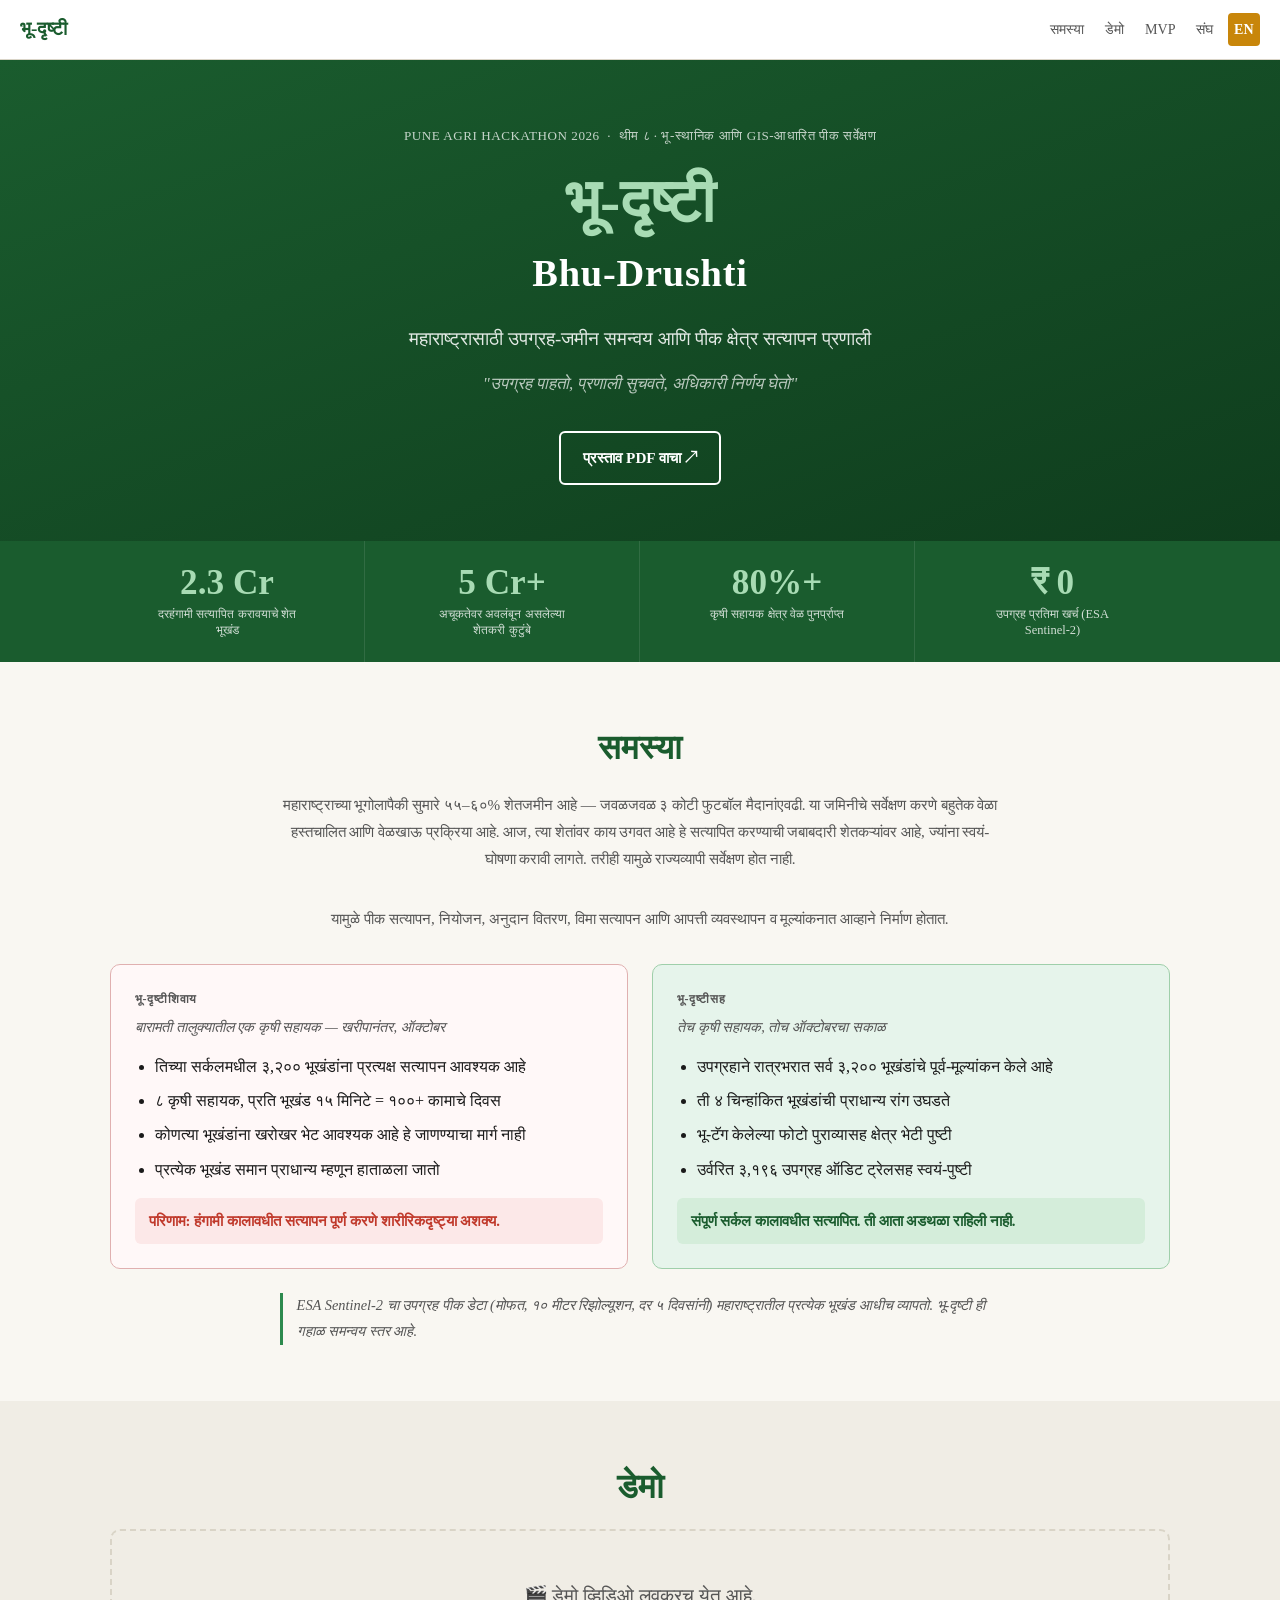
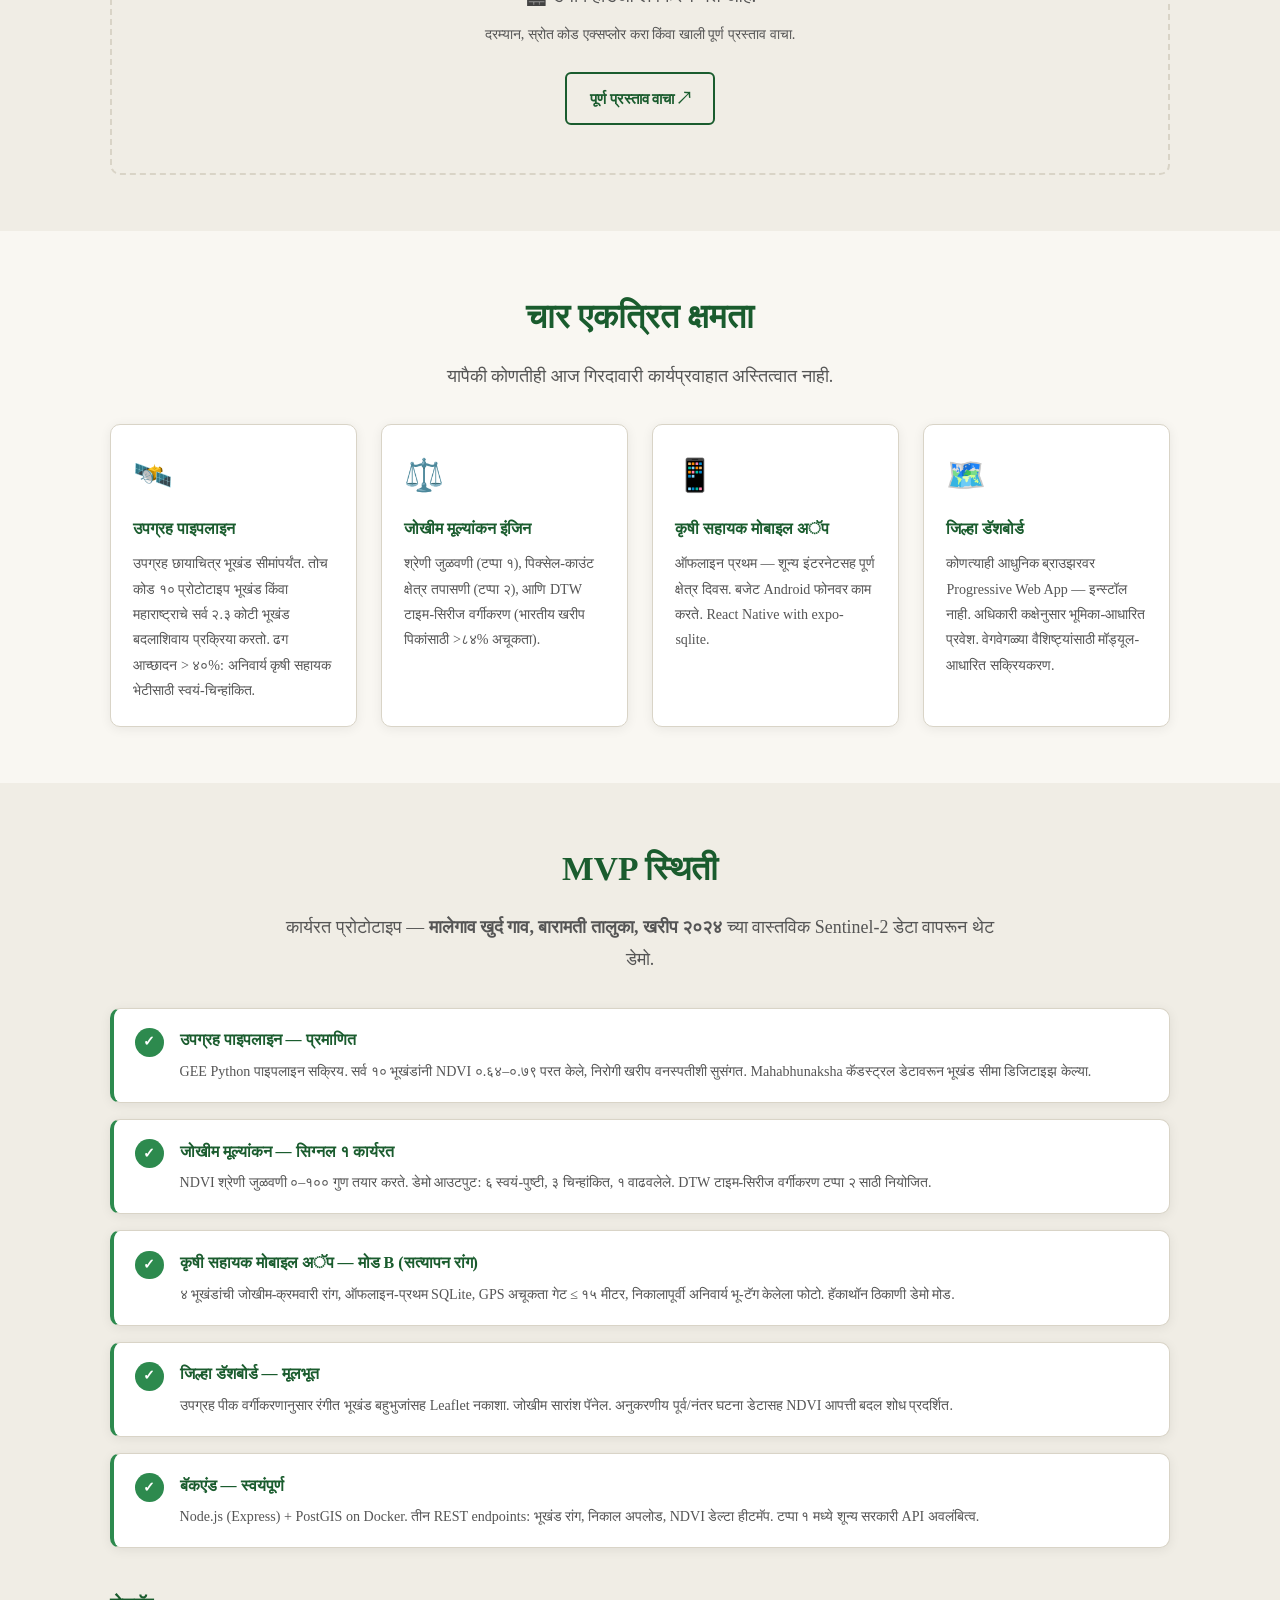
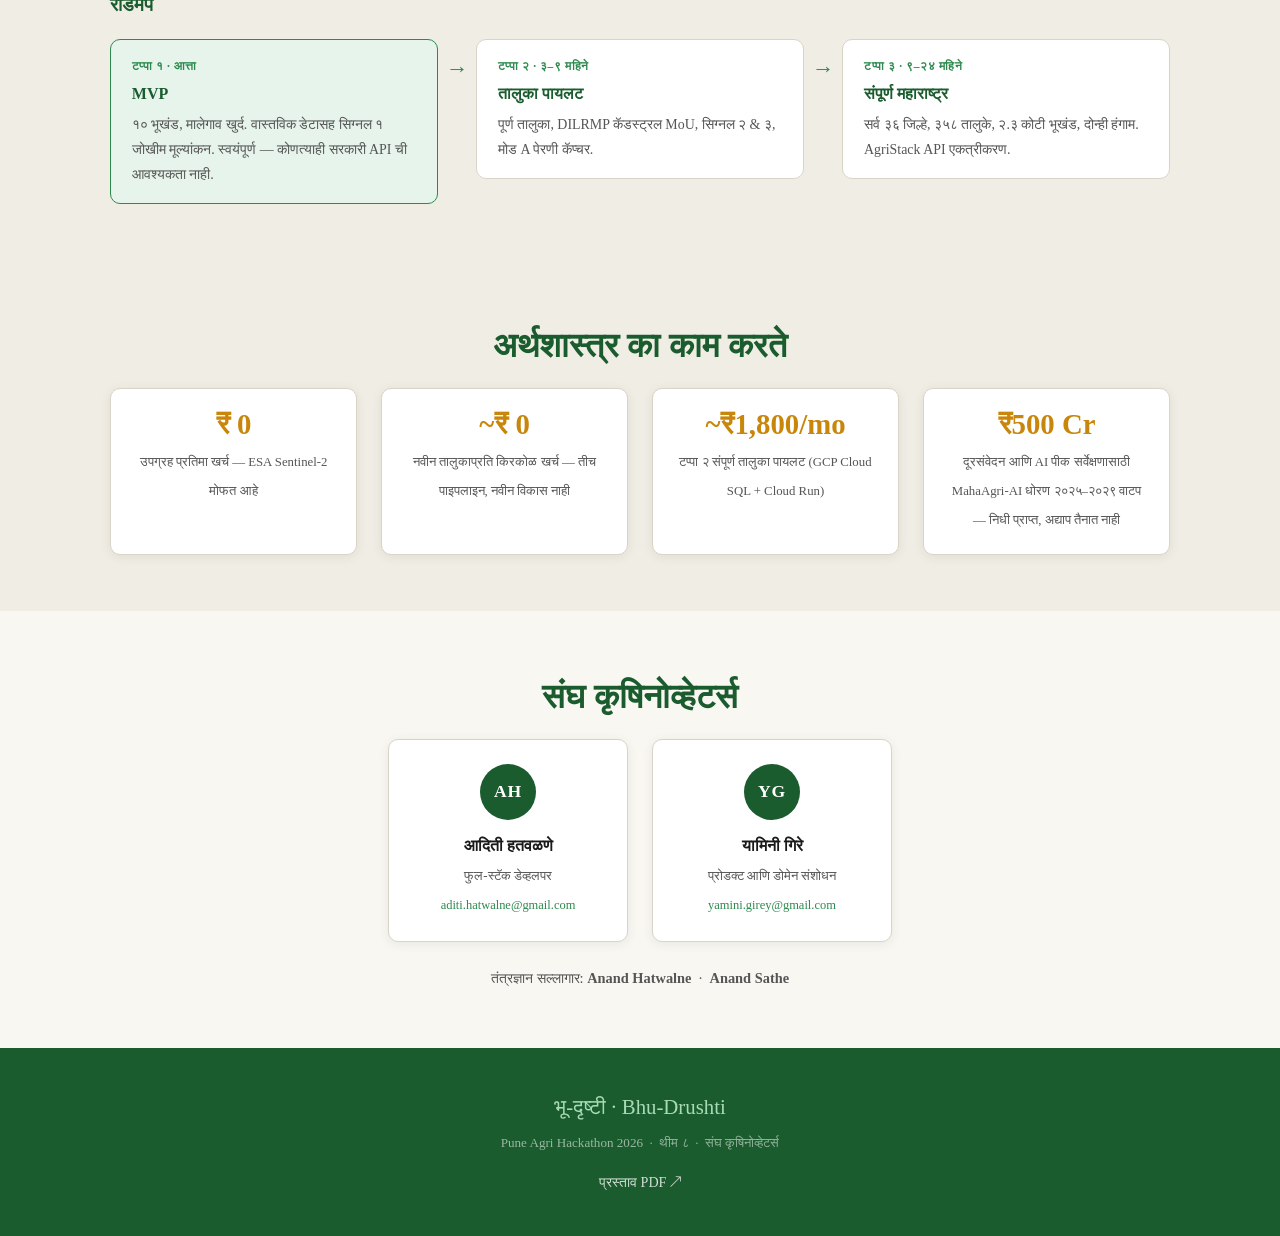
==== commit 4c47db6c: "Update District Dashboard card text on both EN and MR pages https://claude.ai/code/session_01Fqq3GUz" ====
--- a/mr/index.html
+++ b/mr/index.html
@@ -138,7 +138,7 @@
         <div class="cap-card">
           <div class="cap-icon">🗺️</div>
           <h3>जिल्हा डॅशबोर्ड</h3>
-          <p>कोणत्याही आधुनिक ब्राउझरवर Progressive Web App — इन्स्टॉल नाही. PostGIS ओव्हरलेसह Leaflet.js इंटरेक्टिव्ह नकाशा. अधिकारी कक्षेनुसार भूमिका-नियंत्रित प्रवेश. आपत्ती नुकसानासाठी NDVI बदल शोध.</p>
+          <p>कोणत्याही आधुनिक ब्राउझरवर Progressive Web App — इन्स्टॉल नाही. अधिकारी कक्षेनुसार भूमिका-आधारित प्रवेश. वेगवेगळ्या वैशिष्ट्यांसाठी मॉड्यूल-आधारित सक्रियकरण.</p>
         </div>
       </div>
     </div>
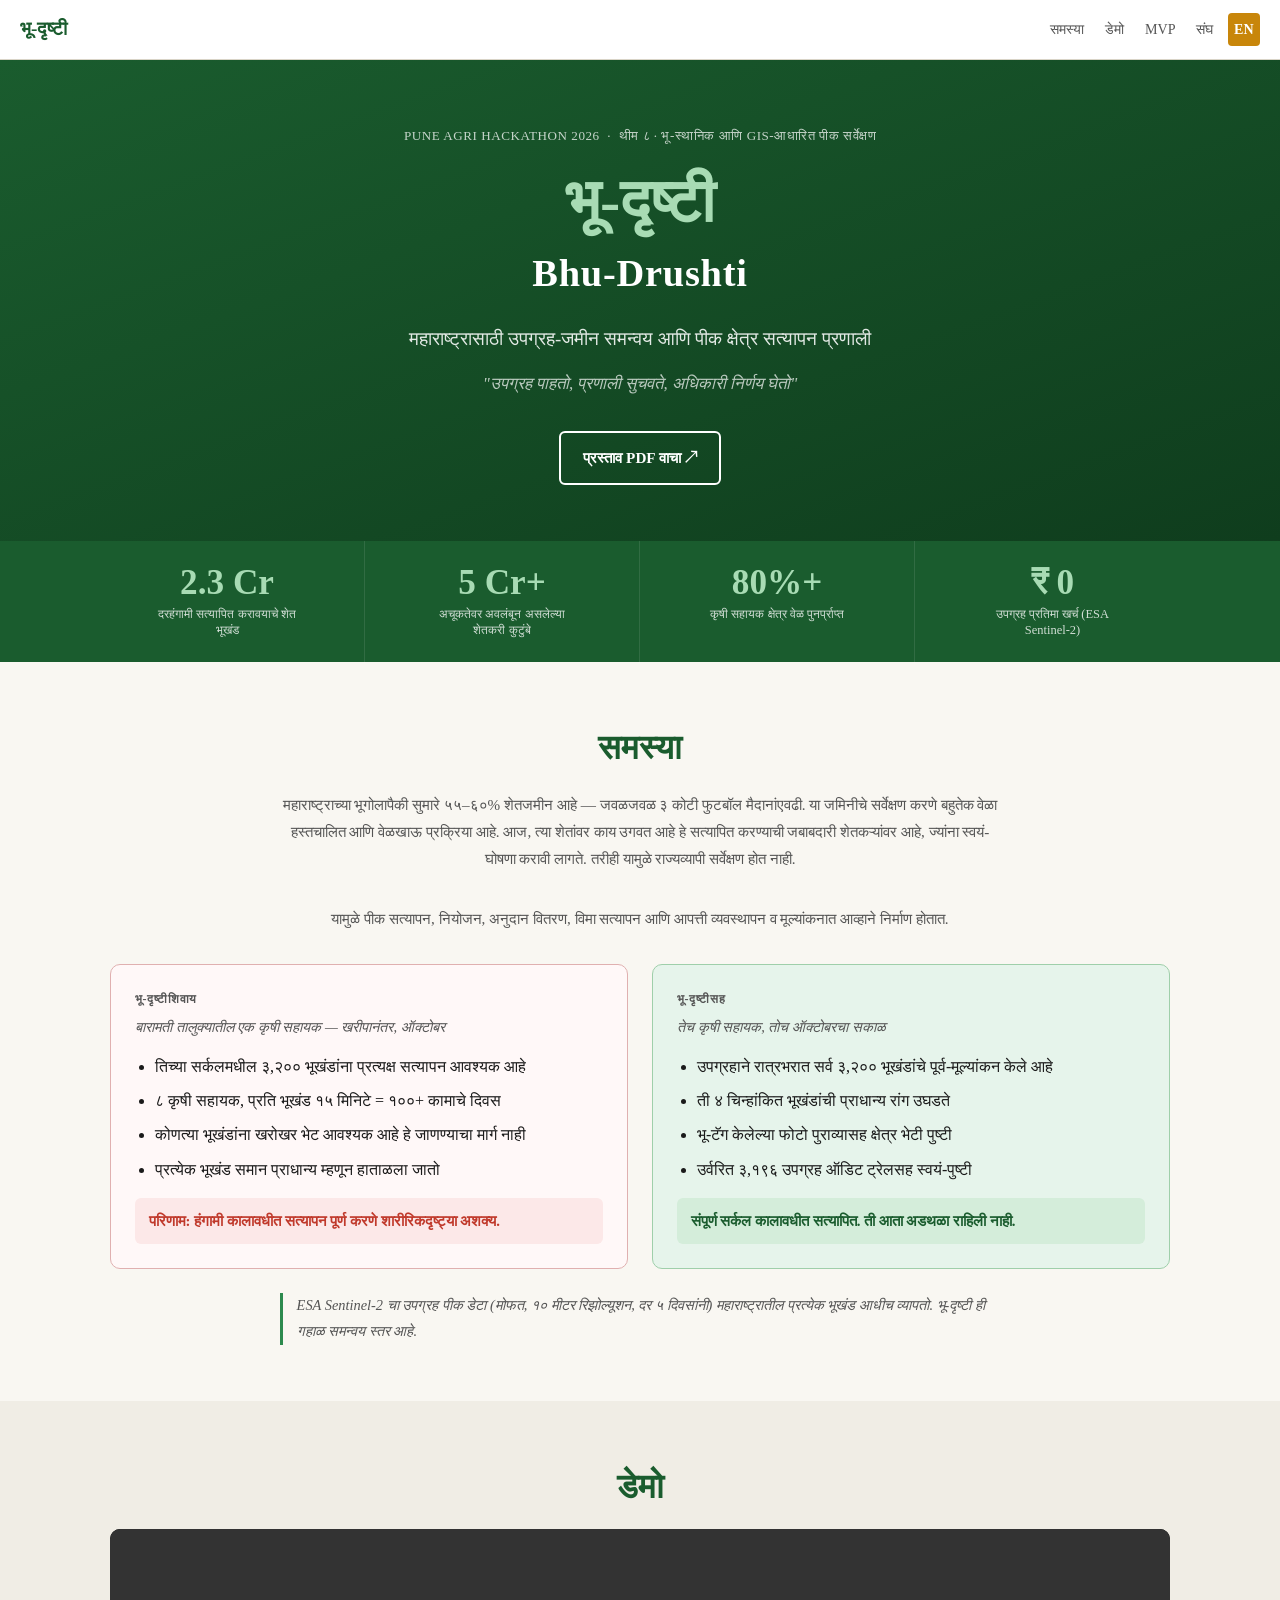
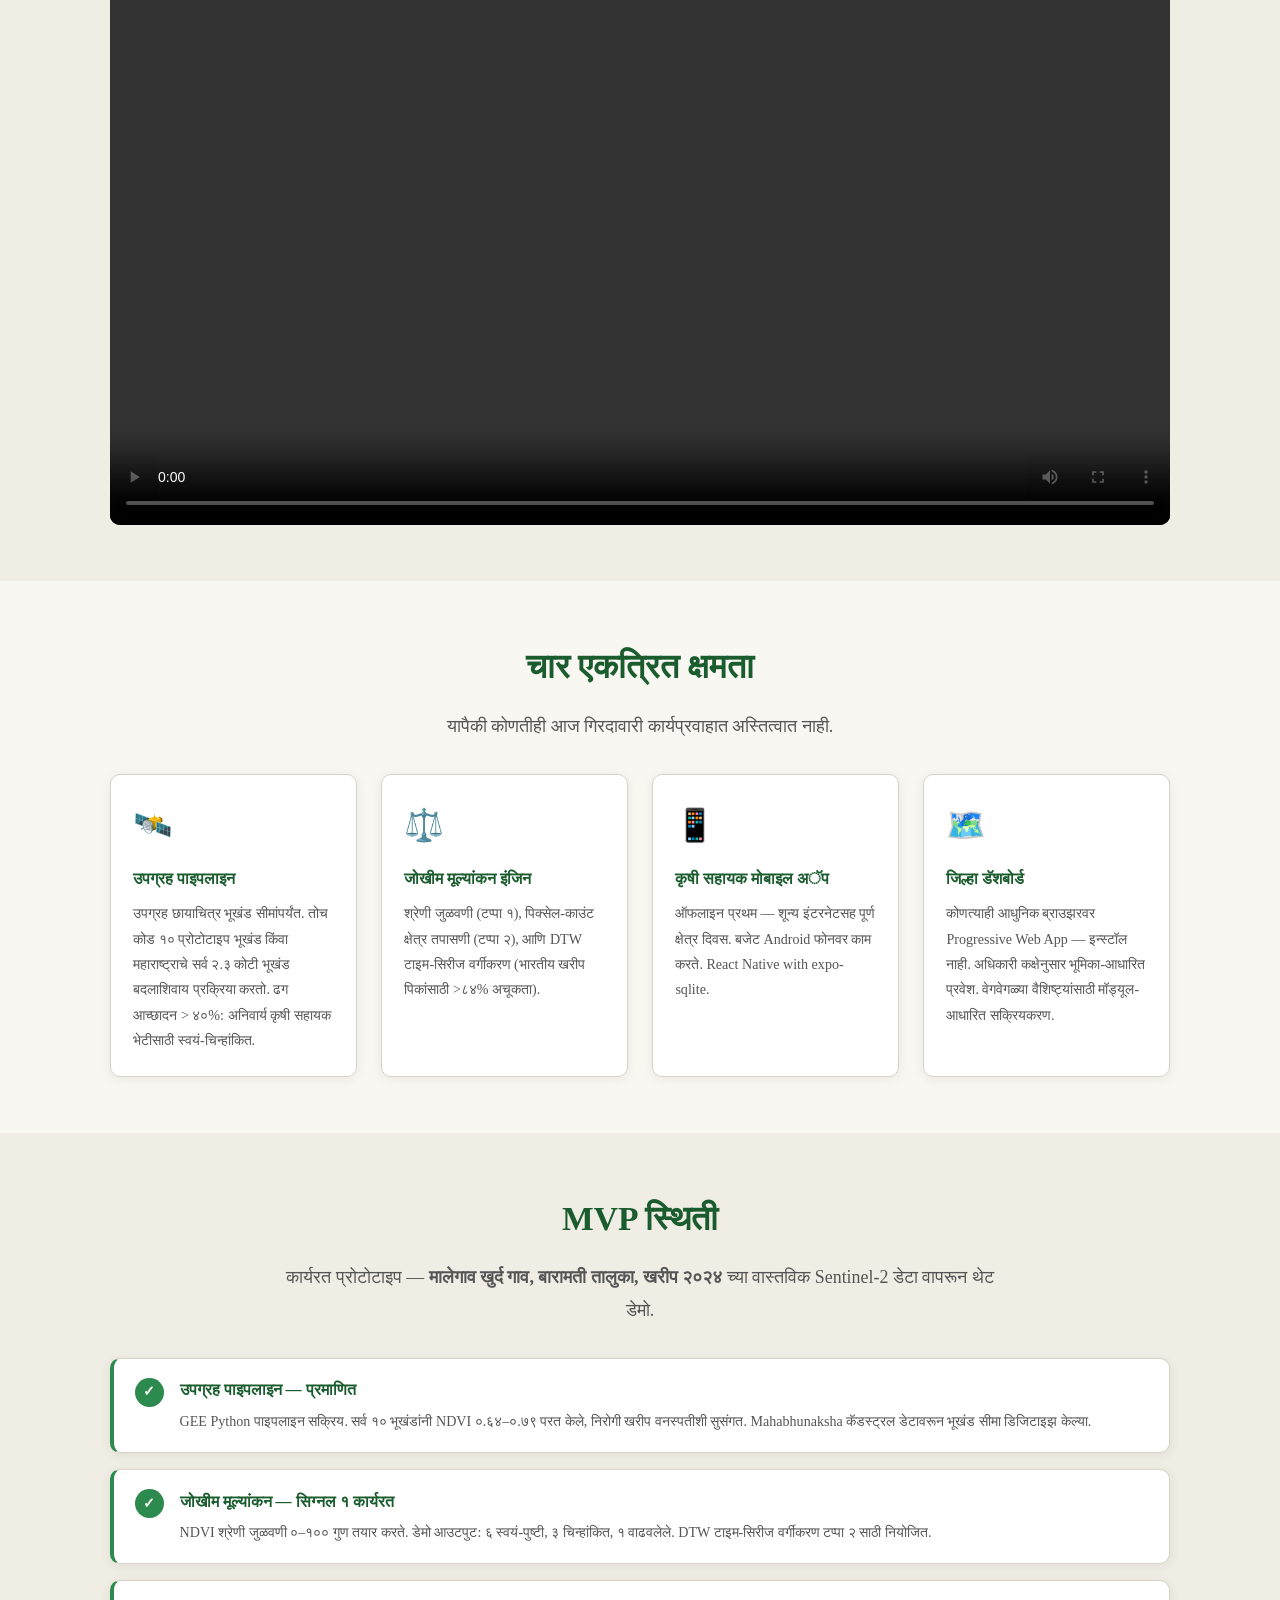
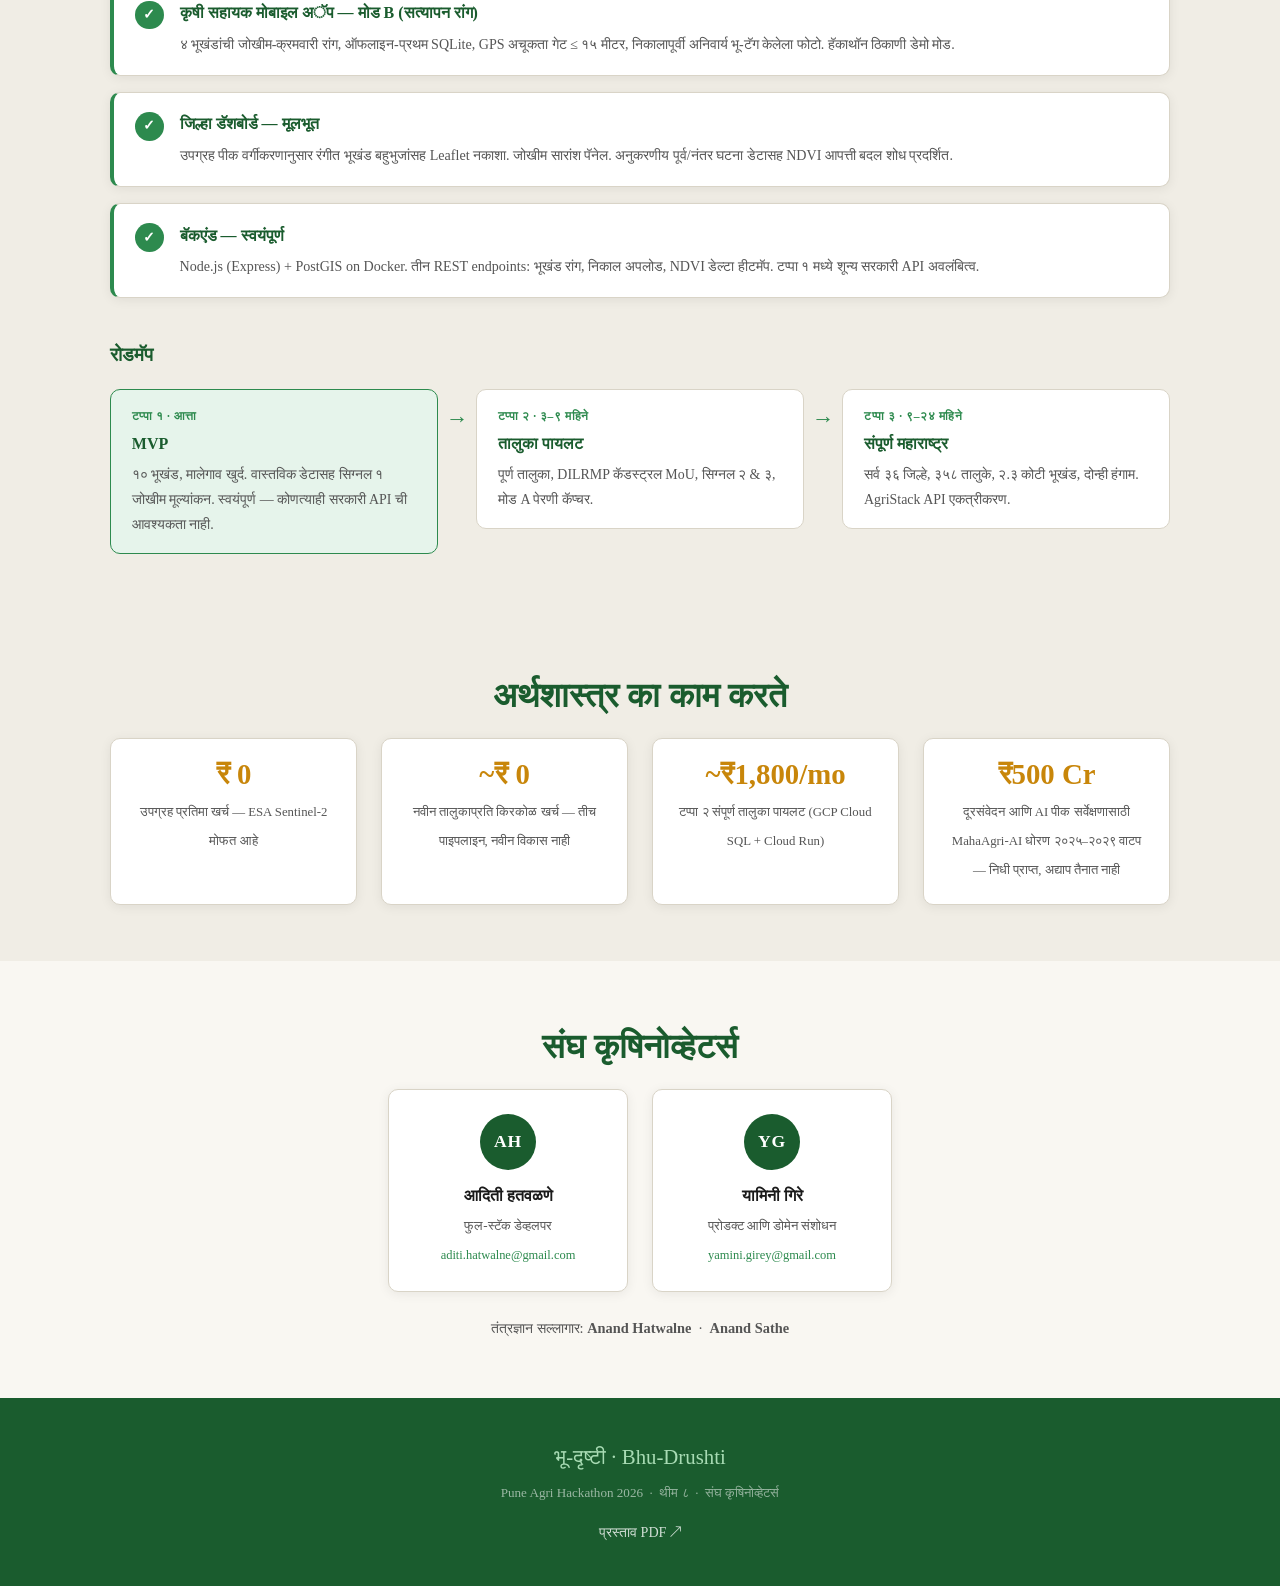
==== commit 05d165d0: "Add demo video to demo section on both EN and MR pages https://claude.ai/code/session_01Fqq3GUzgss8A" ====
--- a/mr/index.html
+++ b/mr/index.html
@@ -104,12 +104,11 @@
   <section class="section section-alt" id="demo">
     <div class="container">
       <h2 class="section-title">डेमो</h2>
-      <div class="video-placeholder">
-        <p>🎬 डेमो व्हिडिओ लवकरच येत आहे.</p>
-        <p class="video-sub">दरम्यान, स्रोत कोड एक्सप्लोर करा किंवा खाली पूर्ण प्रस्ताव वाचा.</p>
-        <div class="hero-ctas" style="margin-top:1.5rem;">
-          <a href="https://github.com/bhu-drushti/bhu-drushti.github.io/blob/main/BhuDrushti_Proposal.pdf" target="_blank" rel="noopener" class="btn btn-outline">पूर्ण प्रस्ताव वाचा ↗</a>
-        </div>
+      <div class="video-wrapper">
+        <video controls playsinline>
+          <source src="../demo.mov" type="video/mp4" />
+          Your browser does not support the video tag.
+        </video>
       </div>
     </div>
   </section>
--- a/style.css
+++ b/style.css
@@ -778,7 +778,8 @@
   background: #000;
 }
 
-.video-wrapper iframe {
+.video-wrapper iframe,
+.video-wrapper video {
   position: absolute;
   top: 0; left: 0;
   width: 100%; height: 100%;
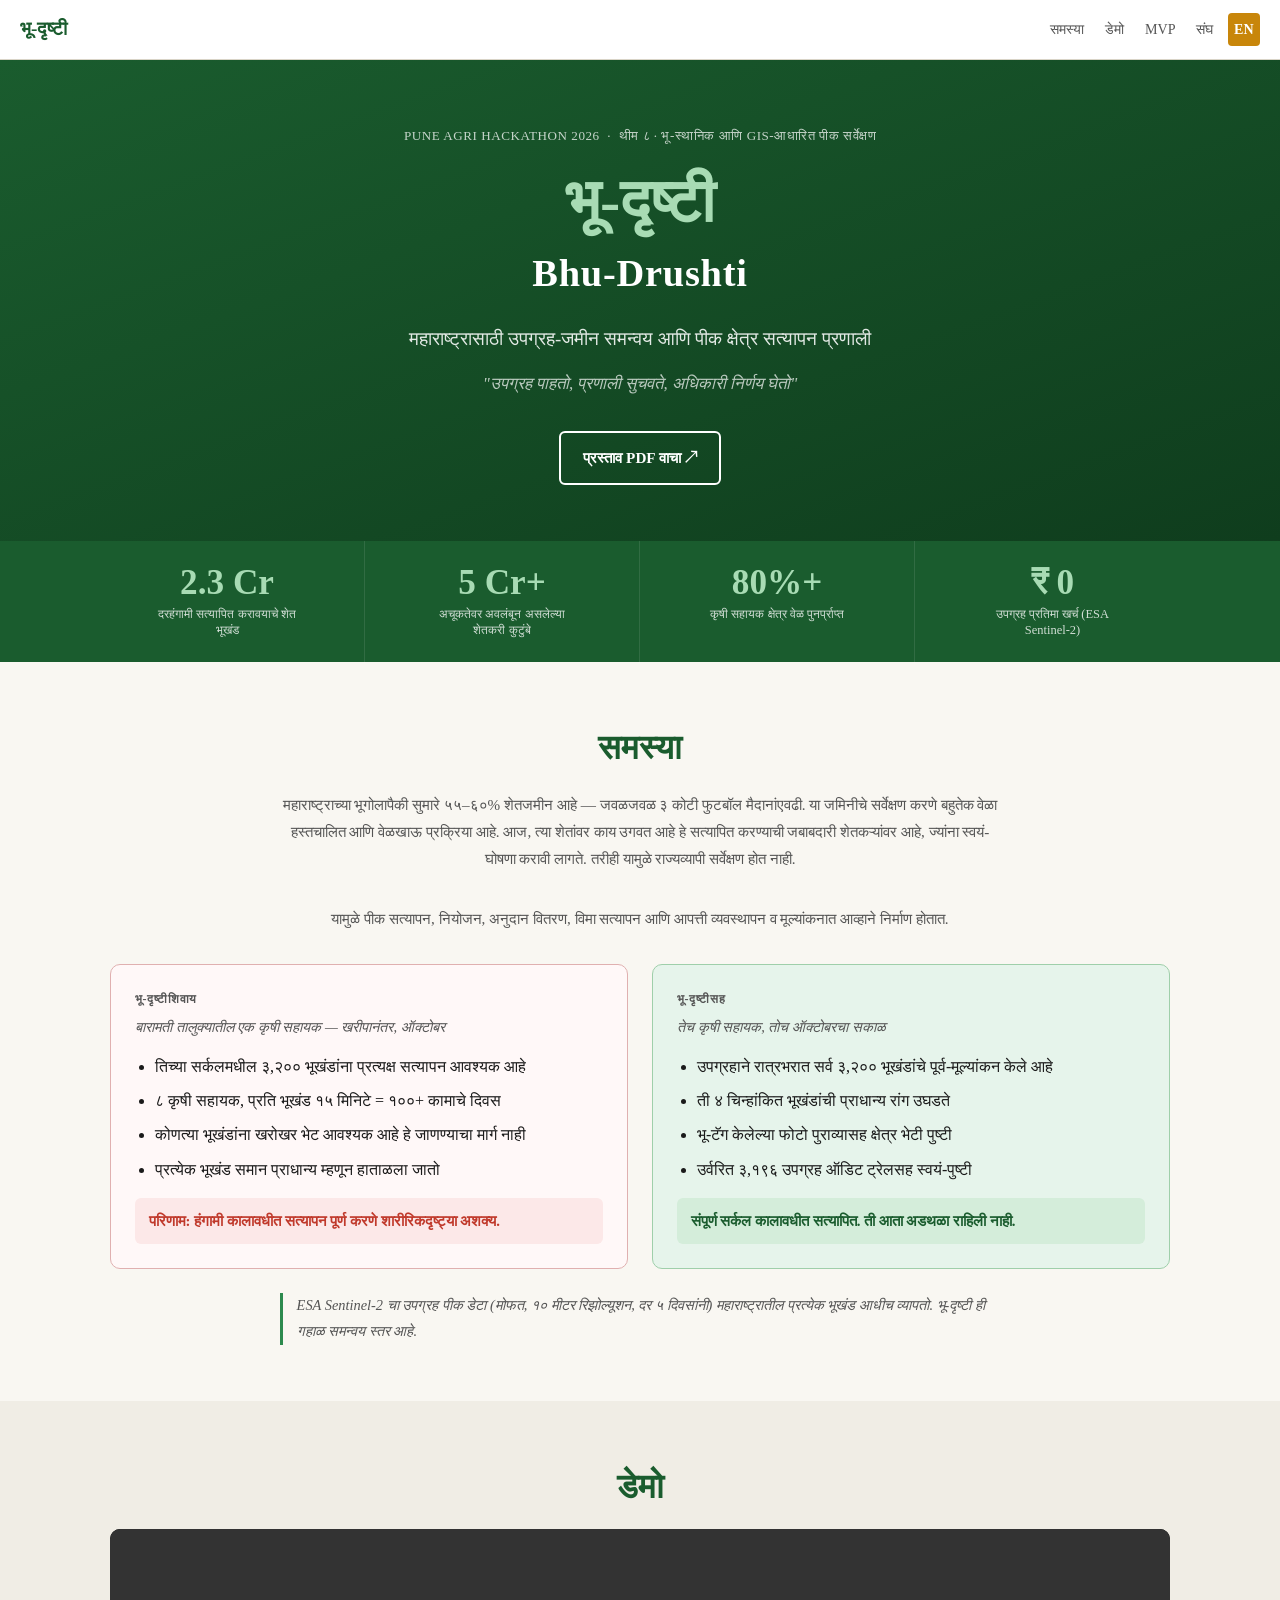
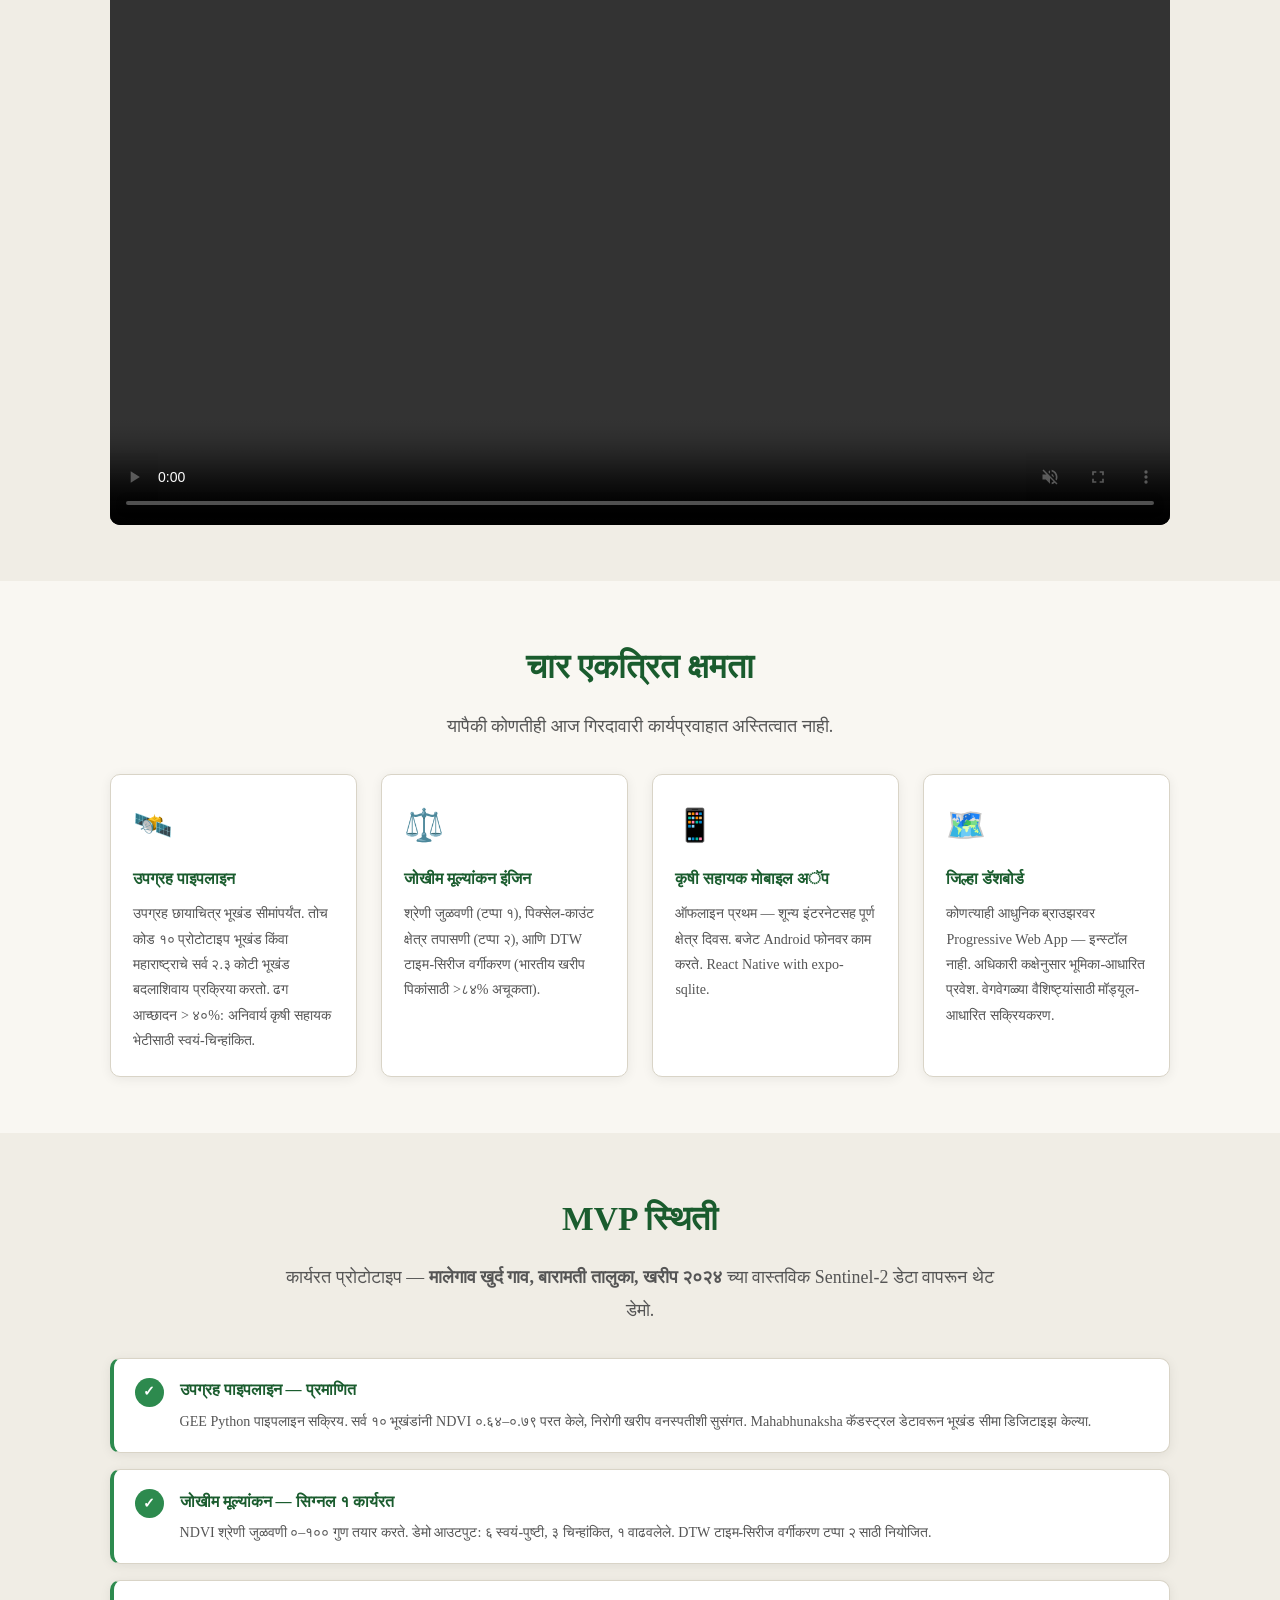
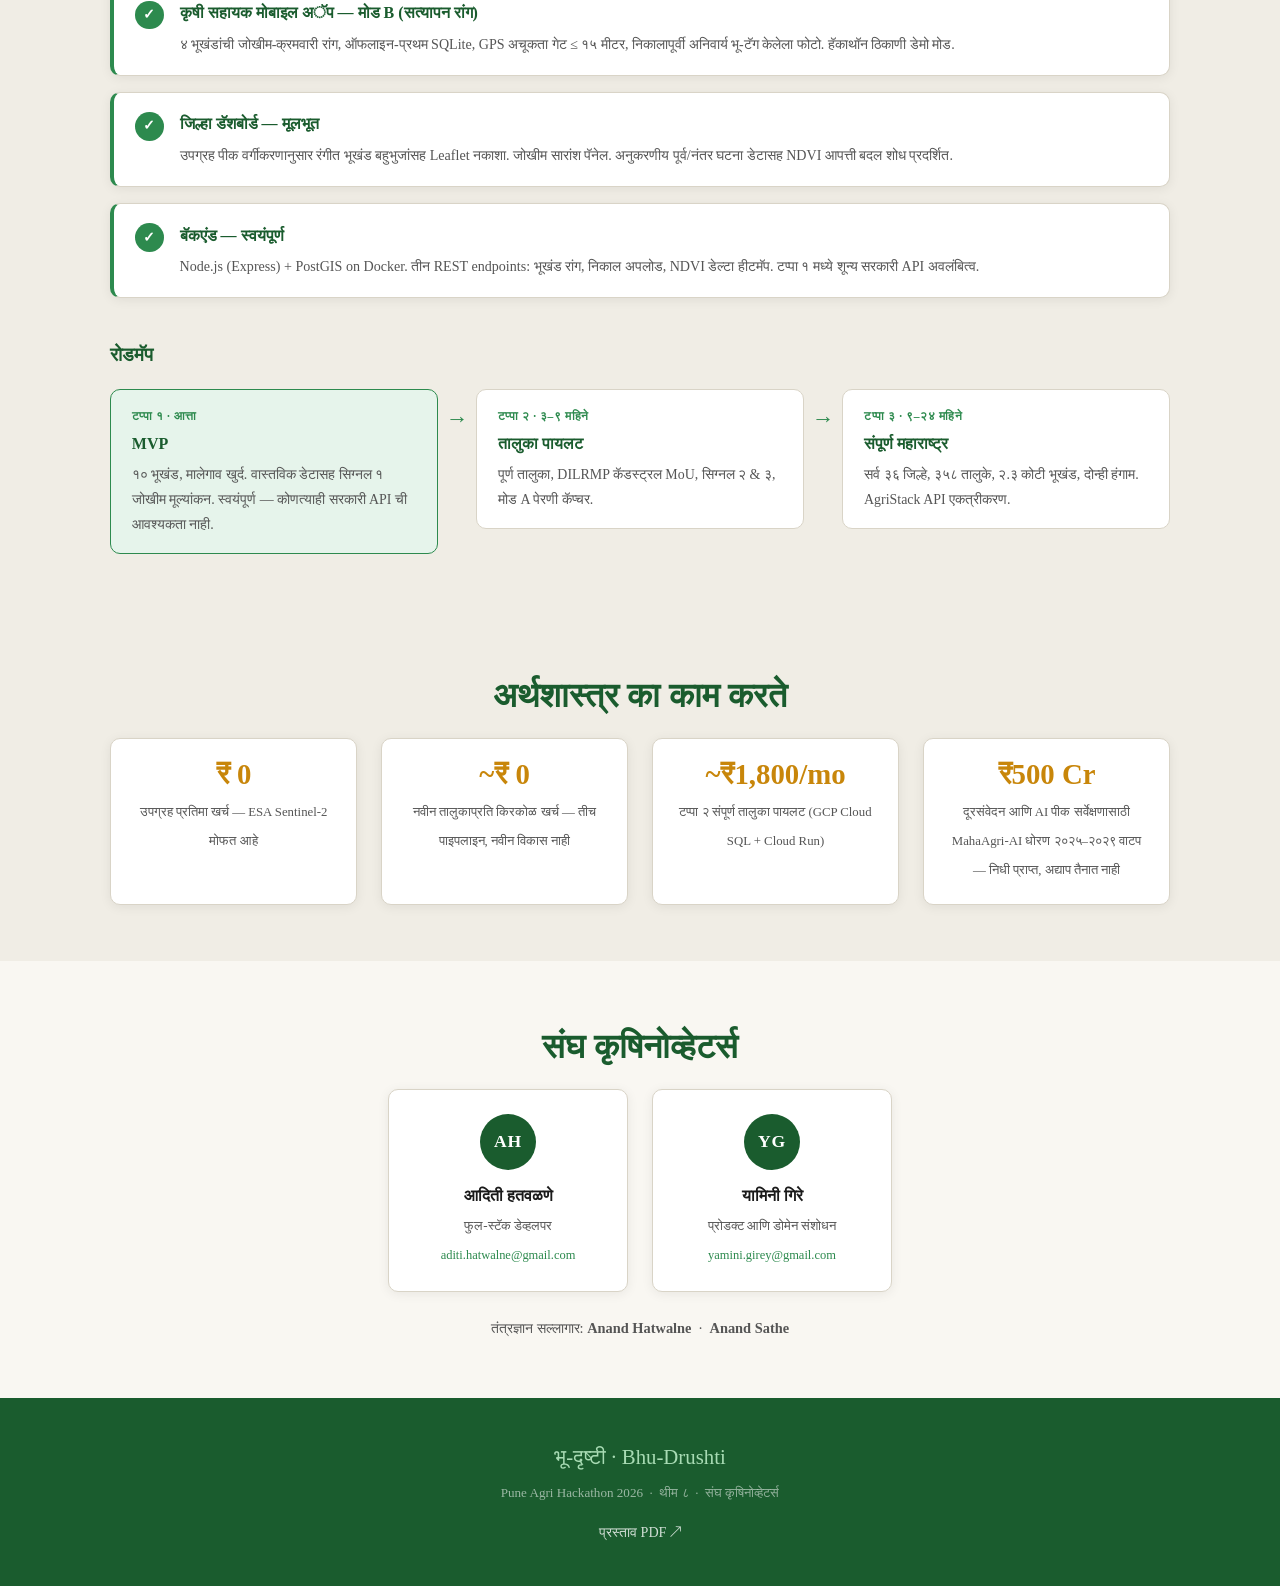
==== commit cabd93b7: "Enable autoplay (muted) and loop on demo video https://claude.ai/code/session_01Fqq3GUzgss8AtCggSimW" ====
--- a/mr/index.html
+++ b/mr/index.html
@@ -105,7 +105,7 @@
     <div class="container">
       <h2 class="section-title">डेमो</h2>
       <div class="video-wrapper">
-        <video controls playsinline>
+        <video controls autoplay muted playsinline loop>
           <source src="../demo.mov" type="video/mp4" />
           Your browser does not support the video tag.
         </video>
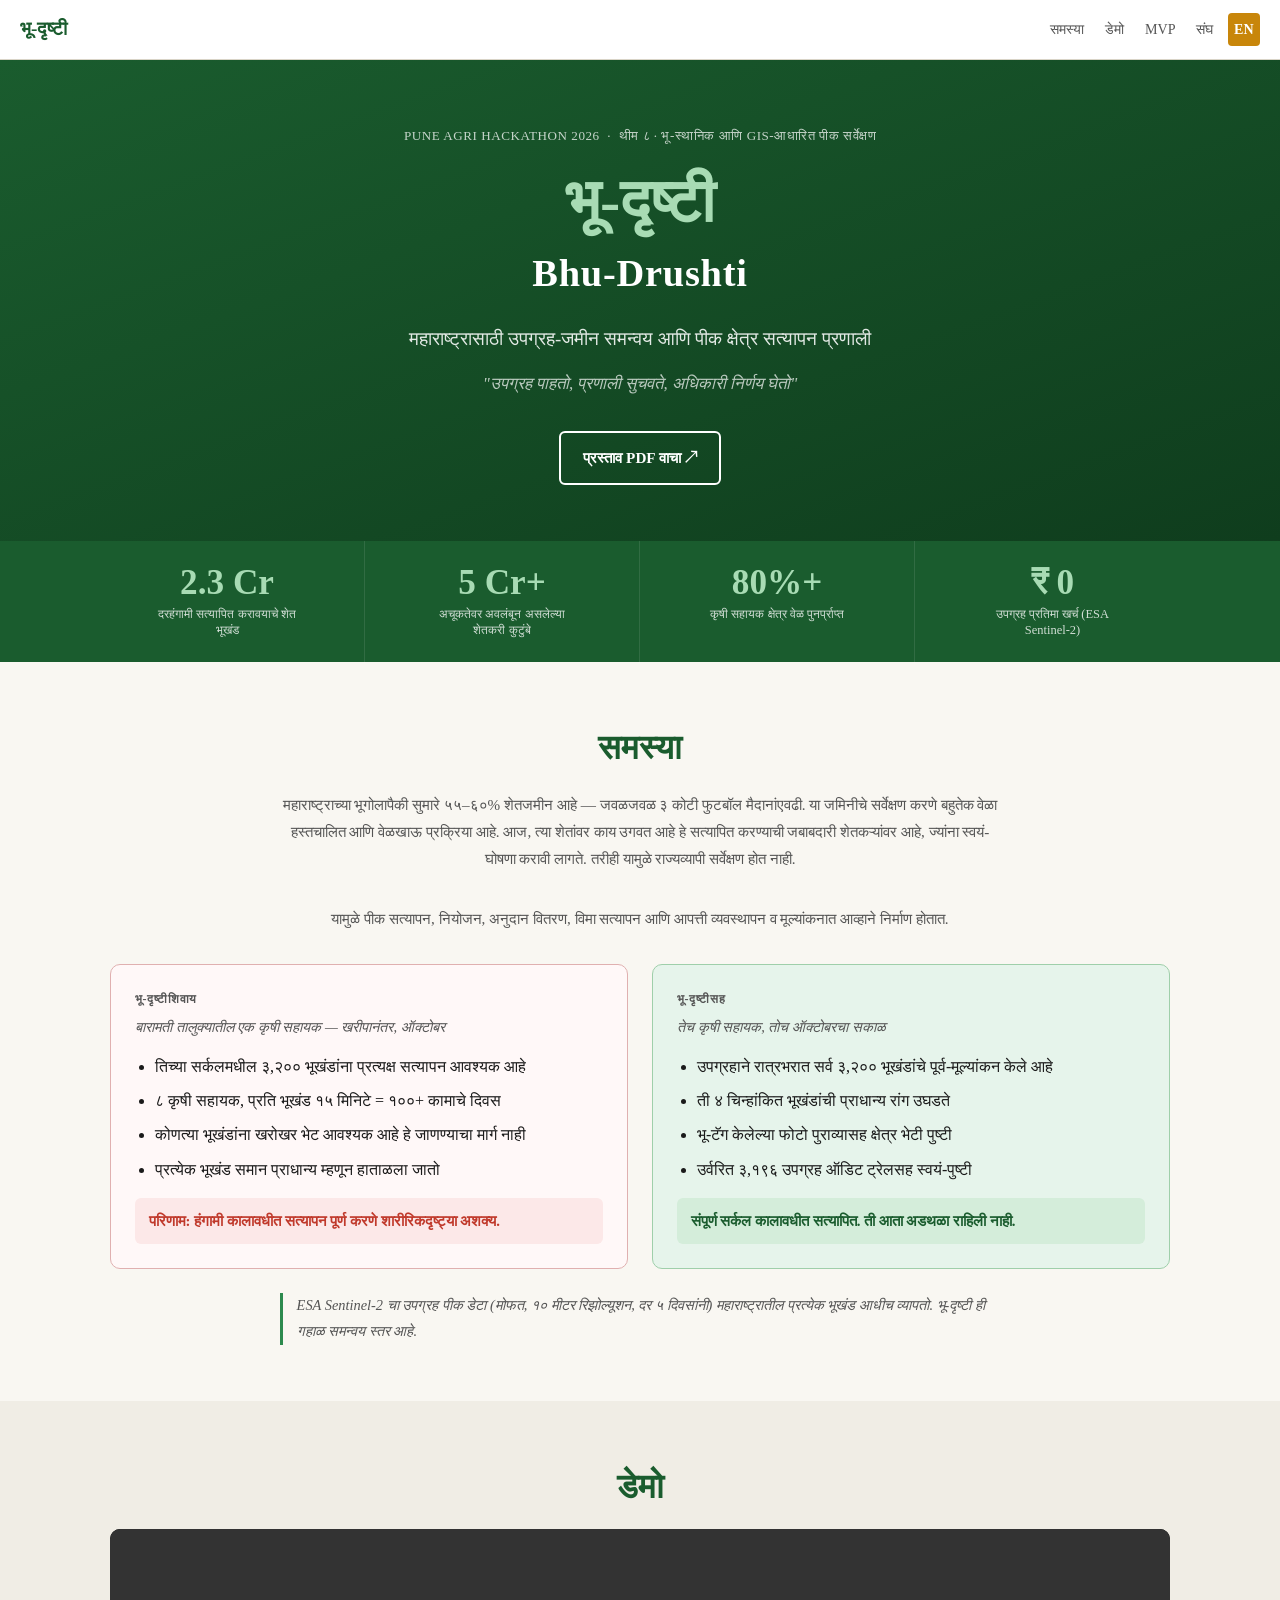
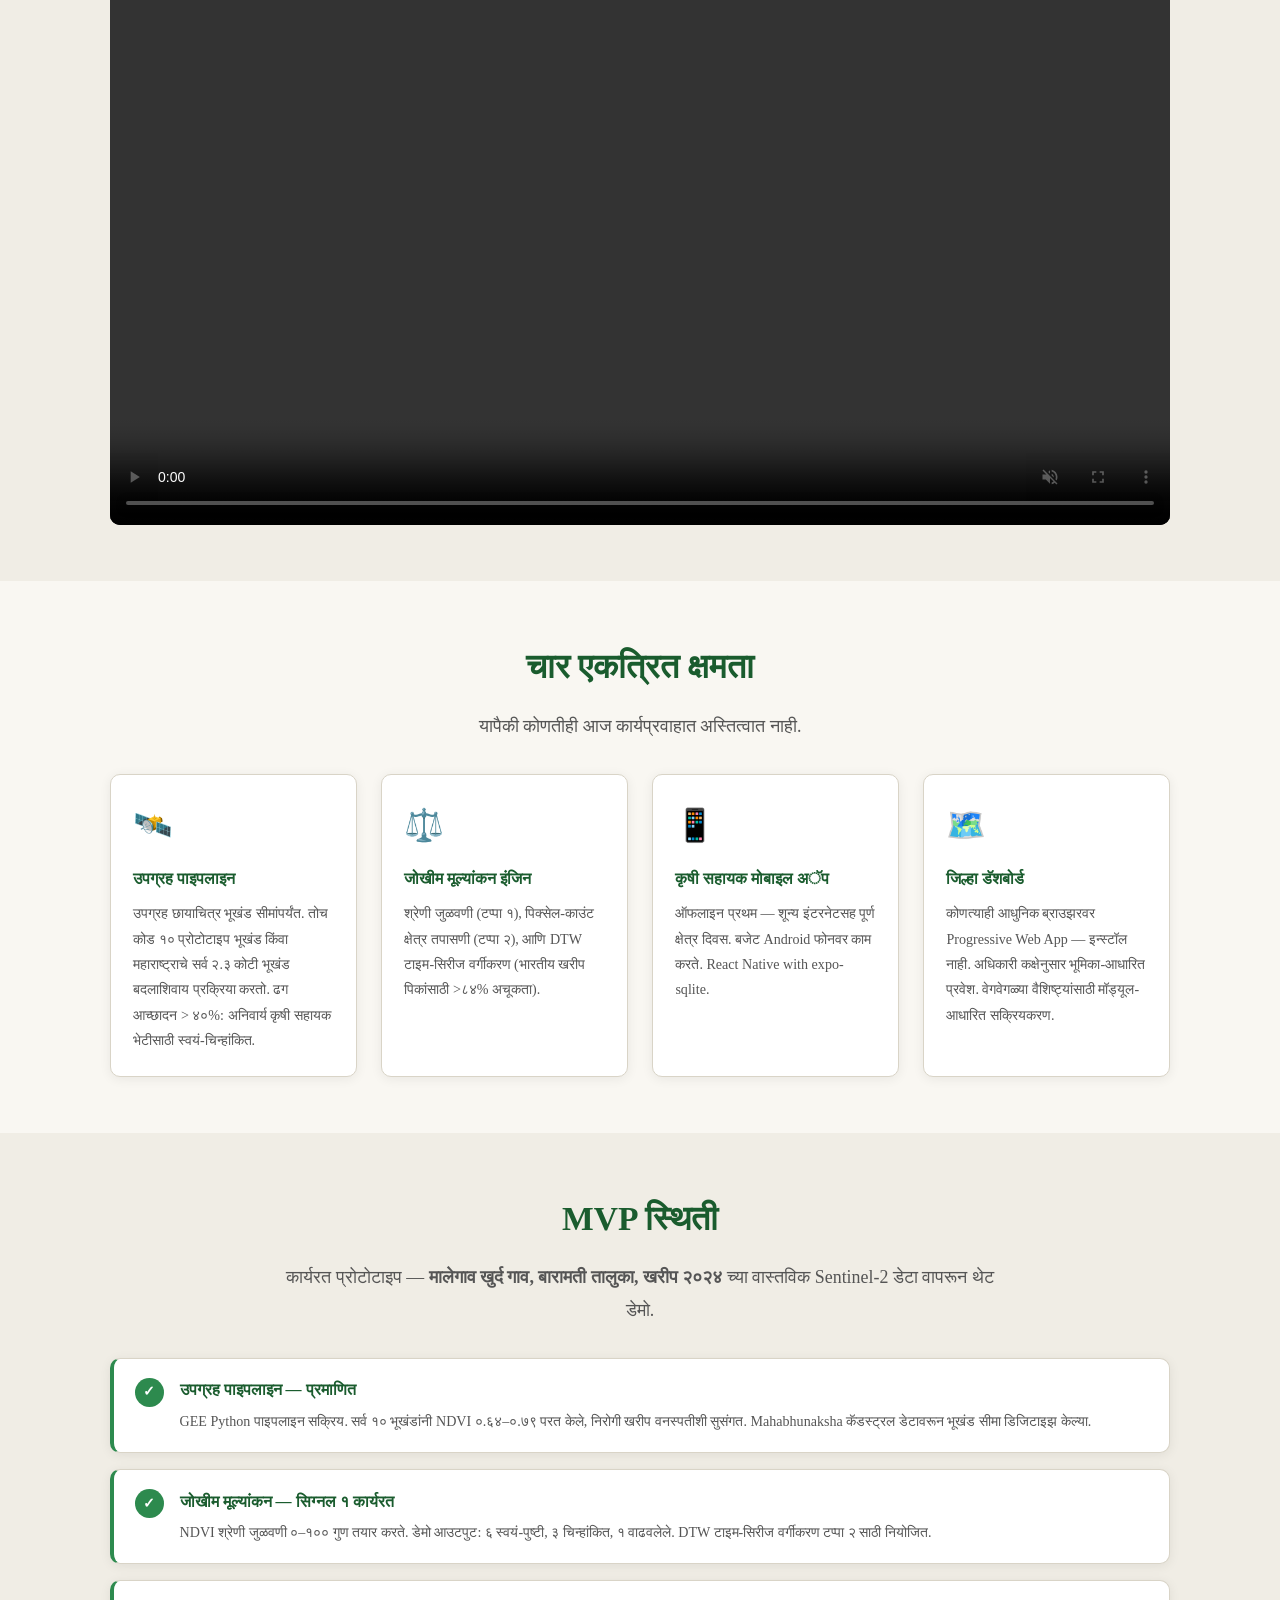
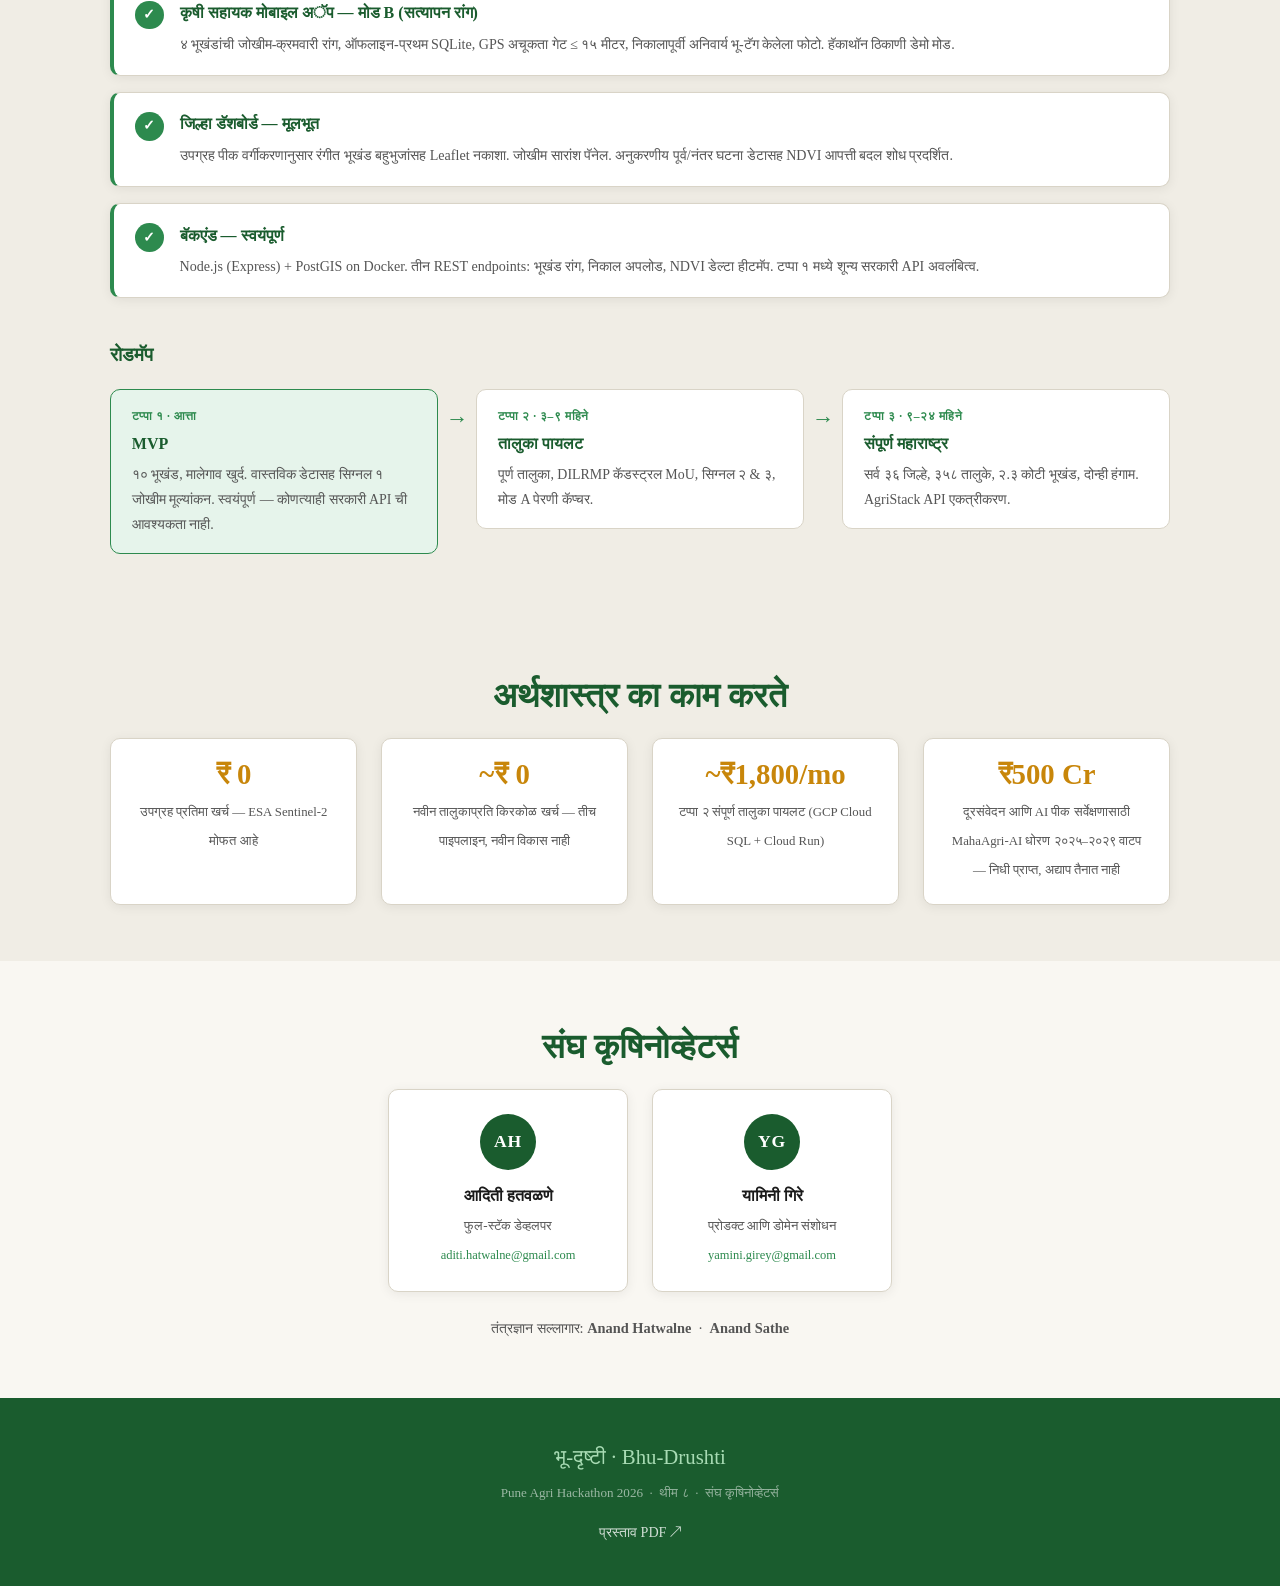
==== commit 31946159: "Remove 'Girdawari' from capabilities section lead on both pages https://claude.ai/code/session_01Fqq" ====
--- a/mr/index.html
+++ b/mr/index.html
@@ -117,7 +117,7 @@
   <section class="section" id="capabilities">
     <div class="container">
       <h2 class="section-title">चार एकत्रित क्षमता</h2>
-      <p class="section-lead">यापैकी कोणतीही आज गिरदावारी कार्यप्रवाहात अस्तित्वात नाही.</p>
+      <p class="section-lead">यापैकी कोणतीही आज कार्यप्रवाहात अस्तित्वात नाही.</p>
       <div class="cap-grid">
         <div class="cap-card">
           <div class="cap-icon">🛰️</div>
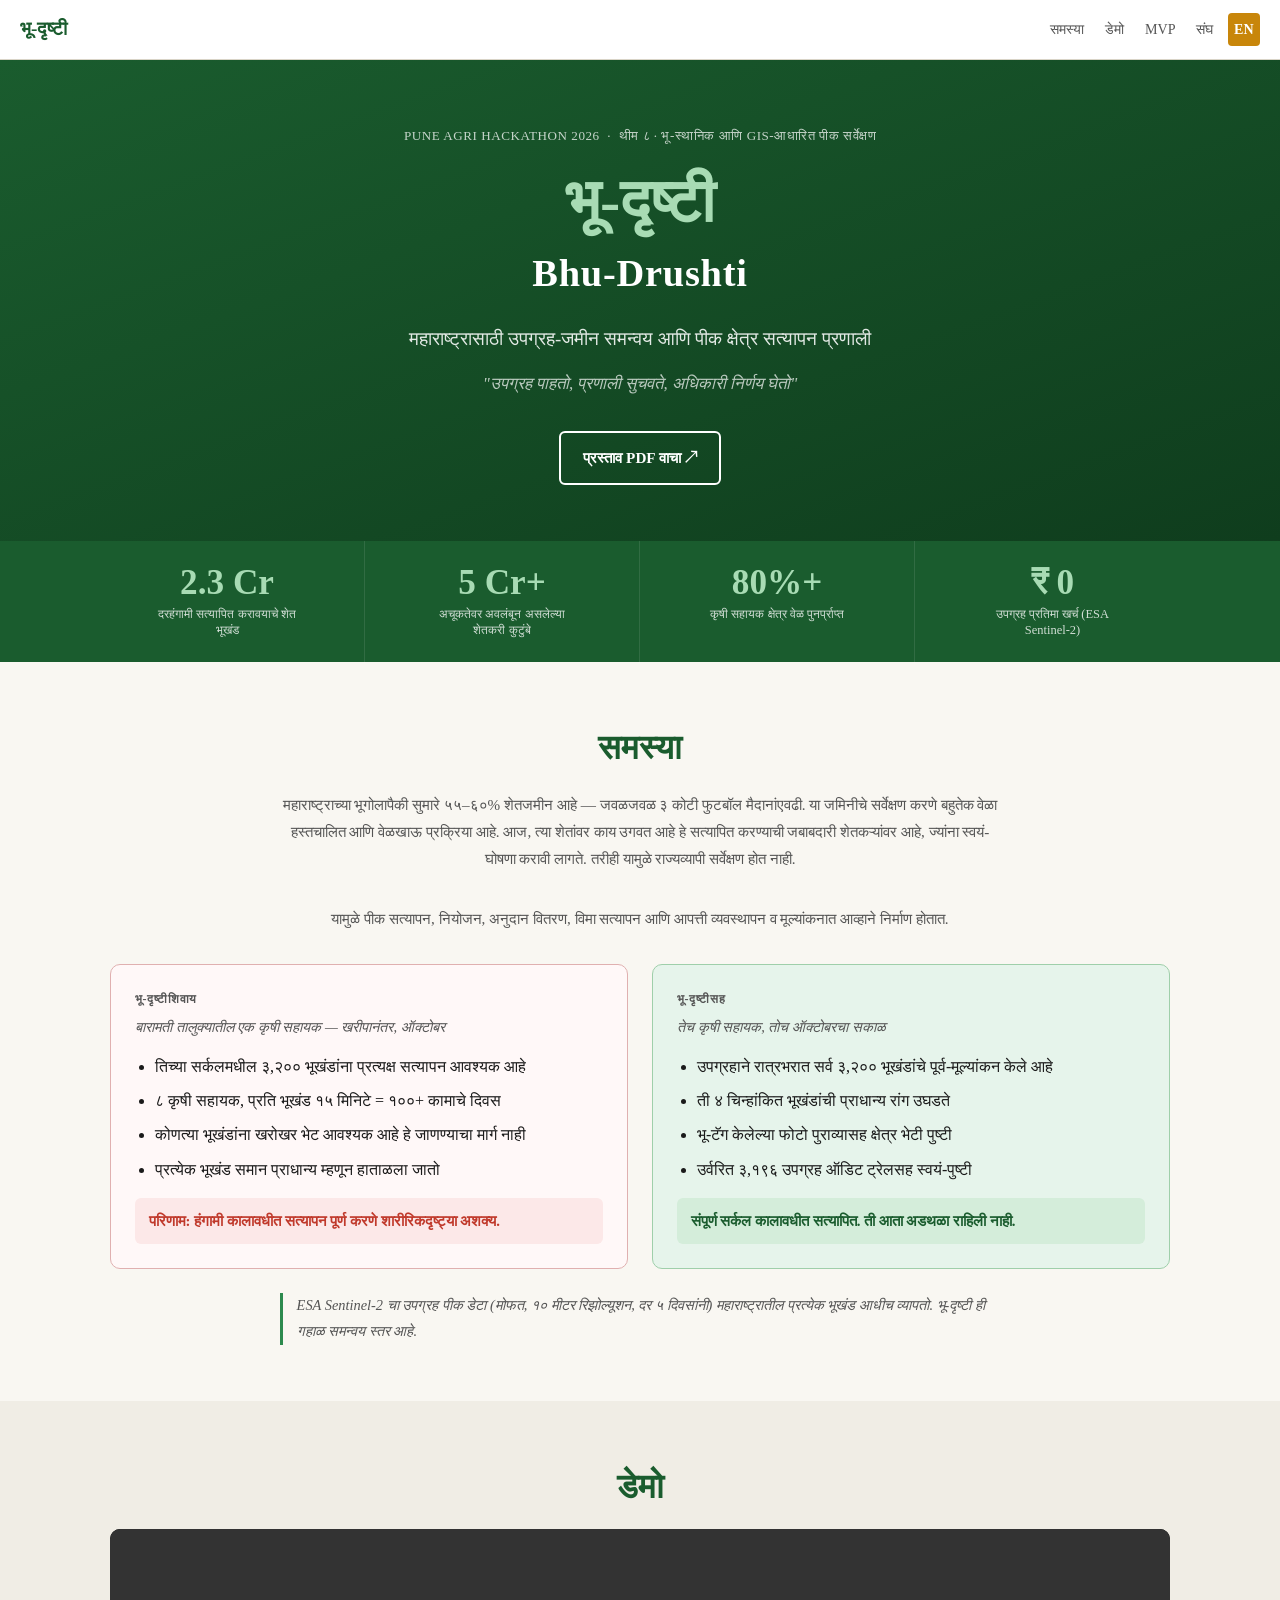
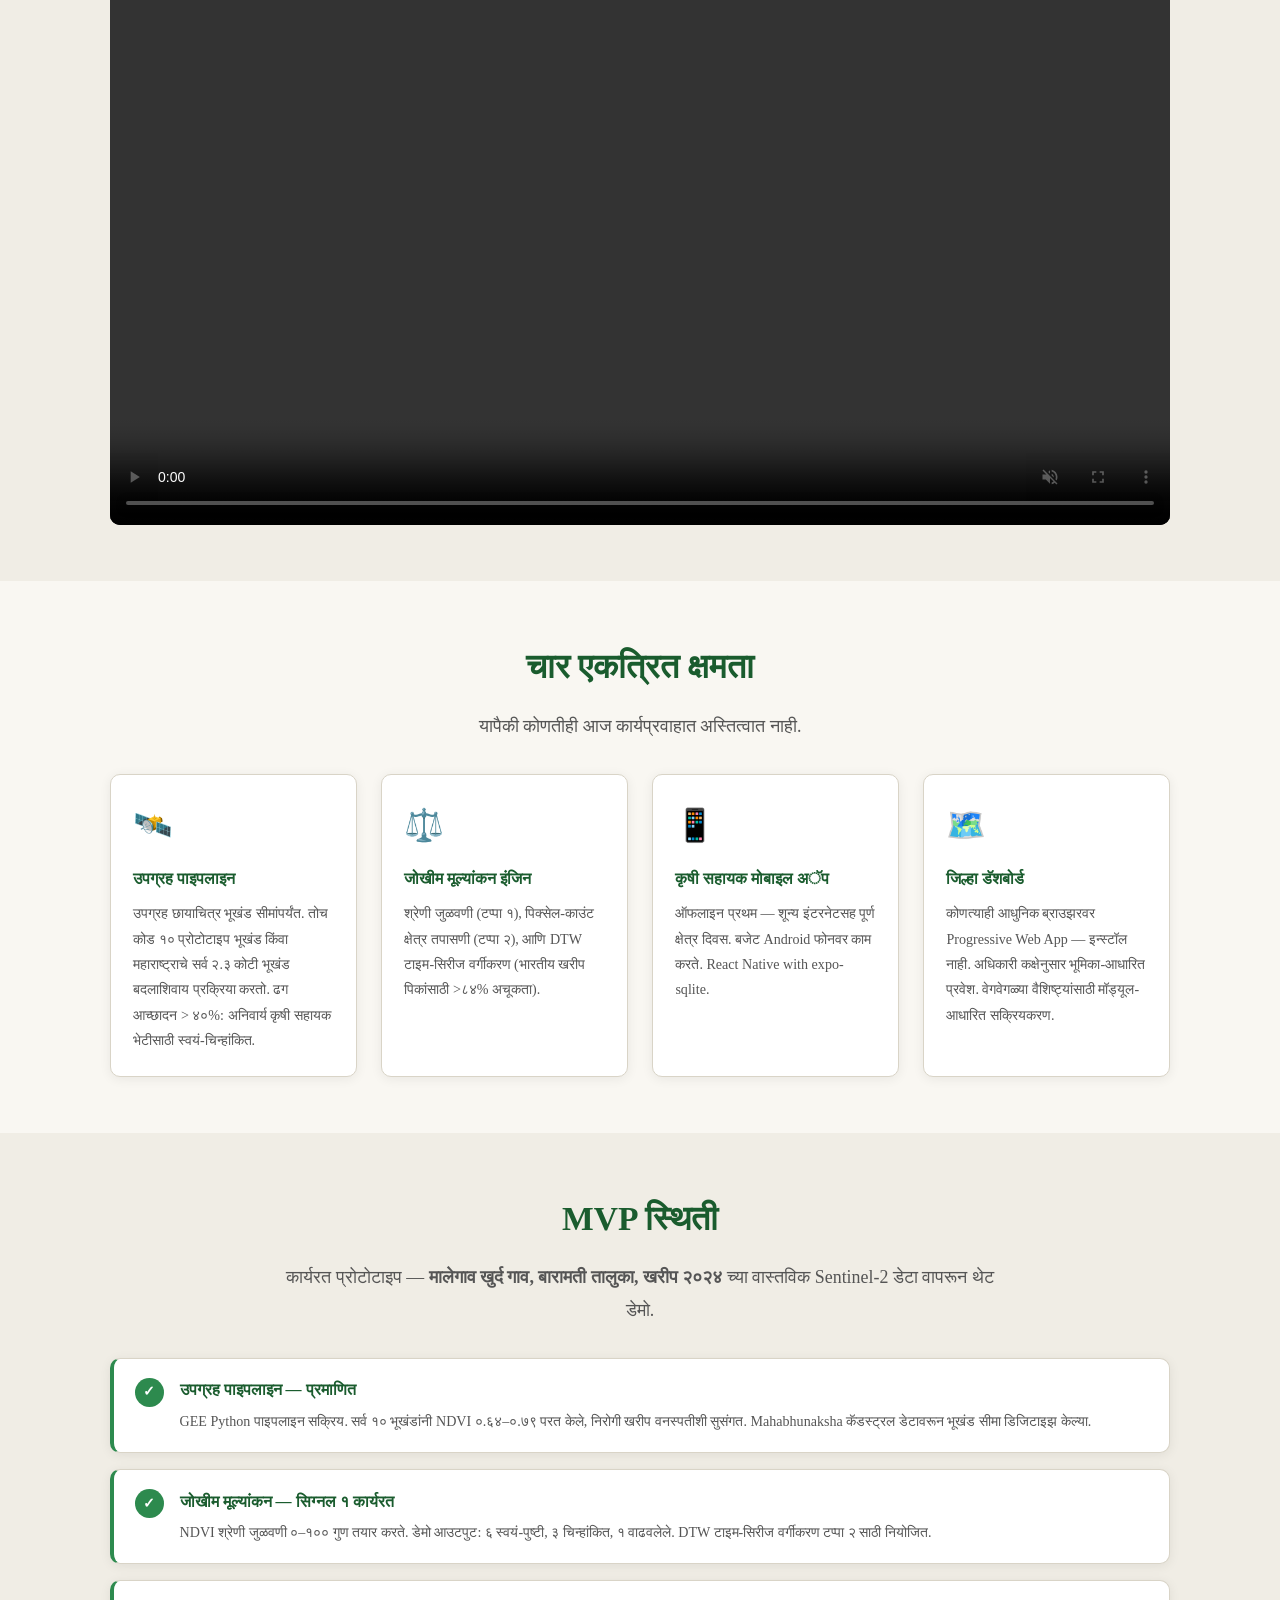
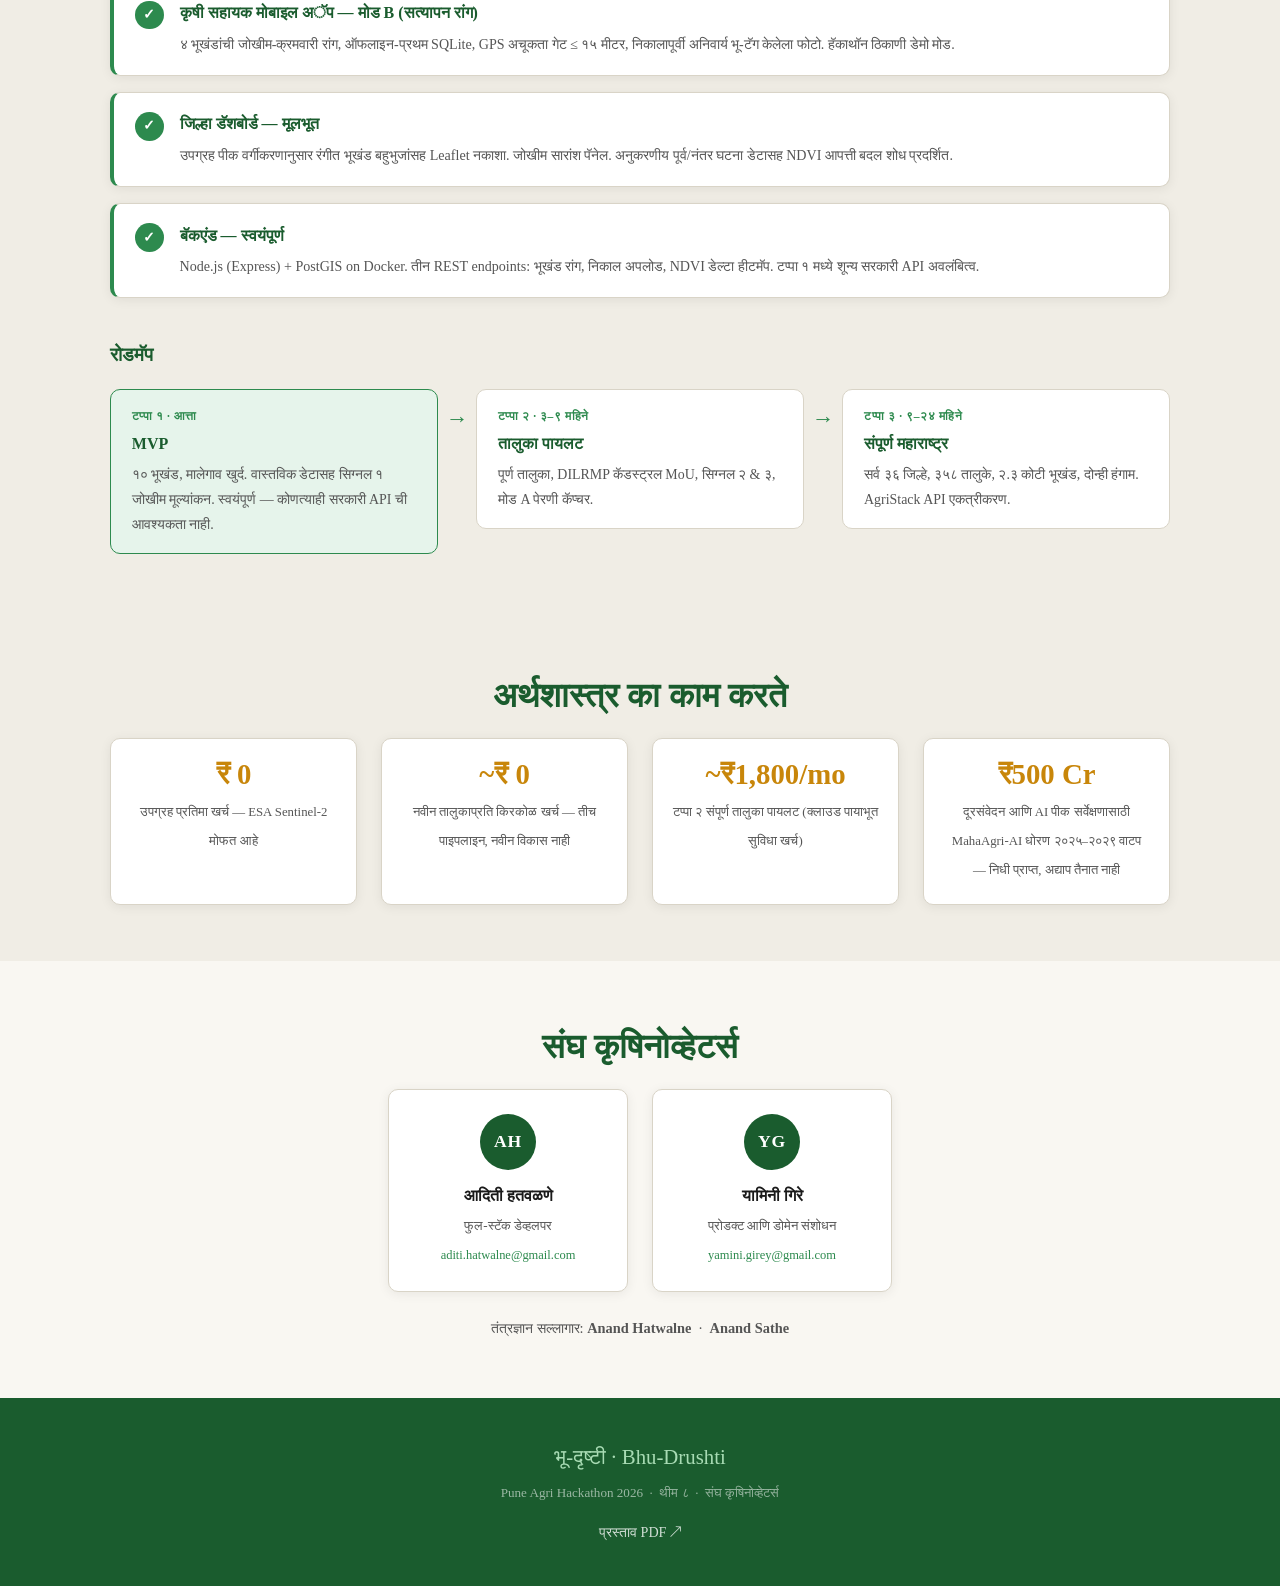
==== commit 41824c85: "Update economics card: replace GCP specifics with cloud infrastructure costs https://claude.ai/code/" ====
--- a/mr/index.html
+++ b/mr/index.html
@@ -224,7 +224,7 @@
         </div>
         <div class="econ-item">
           <span class="econ-num">~₹1,800/mo</span>
-          <span class="econ-label">टप्पा २ संपूर्ण तालुका पायलट (GCP Cloud SQL + Cloud Run)</span>
+          <span class="econ-label">टप्पा २ संपूर्ण तालुका पायलट (क्लाउड पायाभूत सुविधा खर्च)</span>
         </div>
         <div class="econ-item">
           <span class="econ-num">₹500 Cr</span>
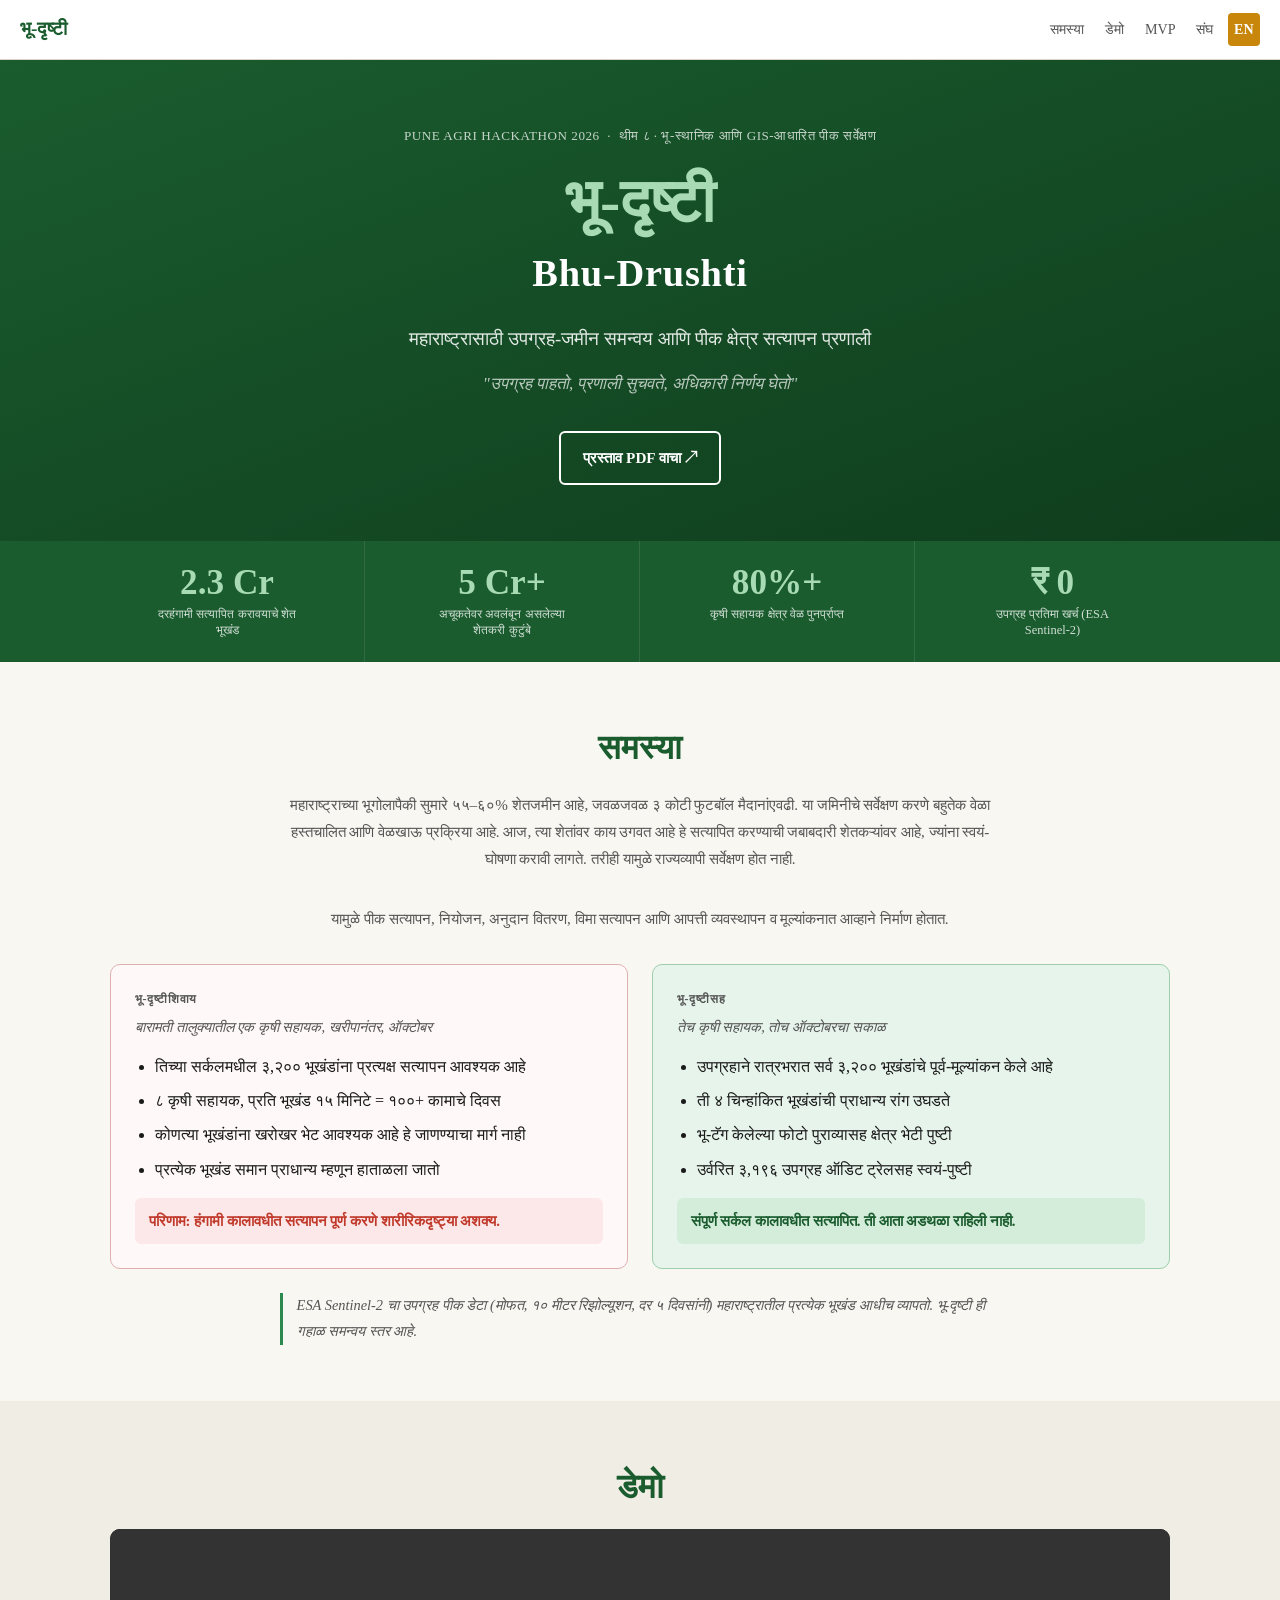
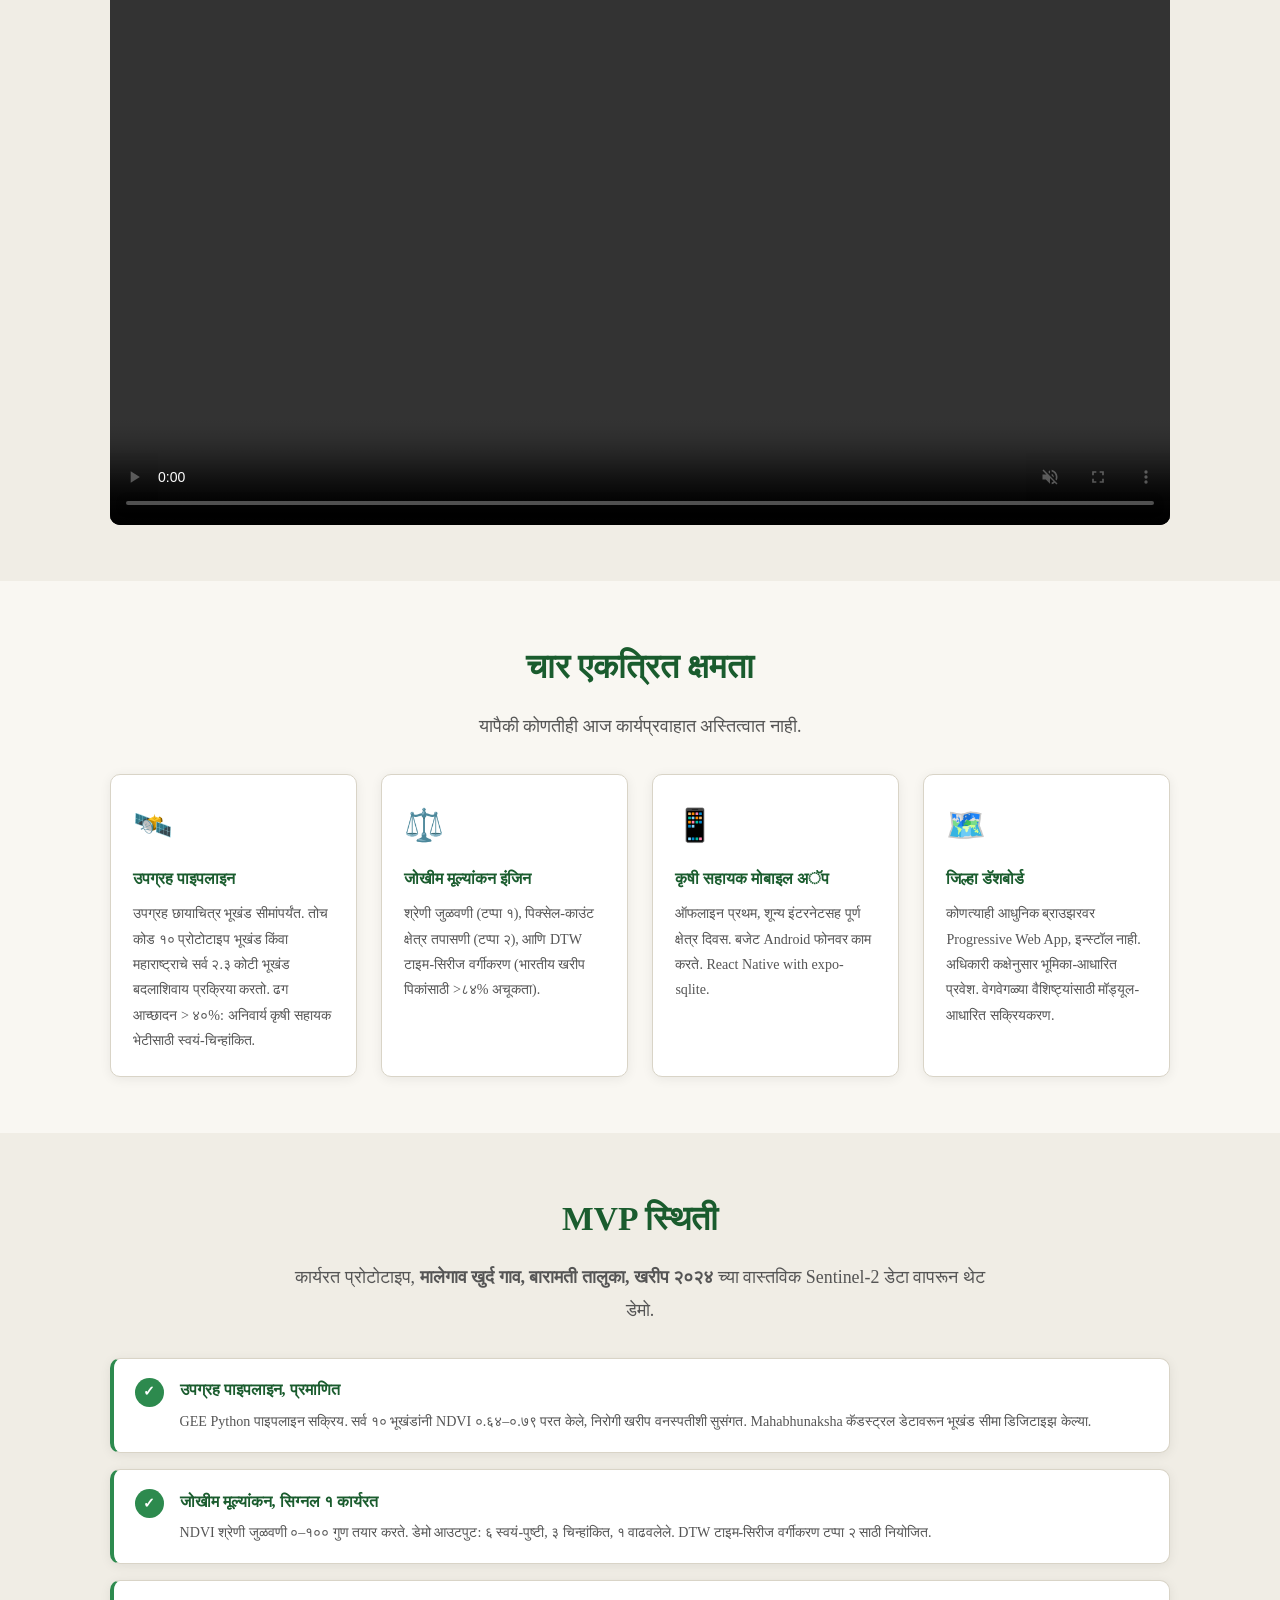
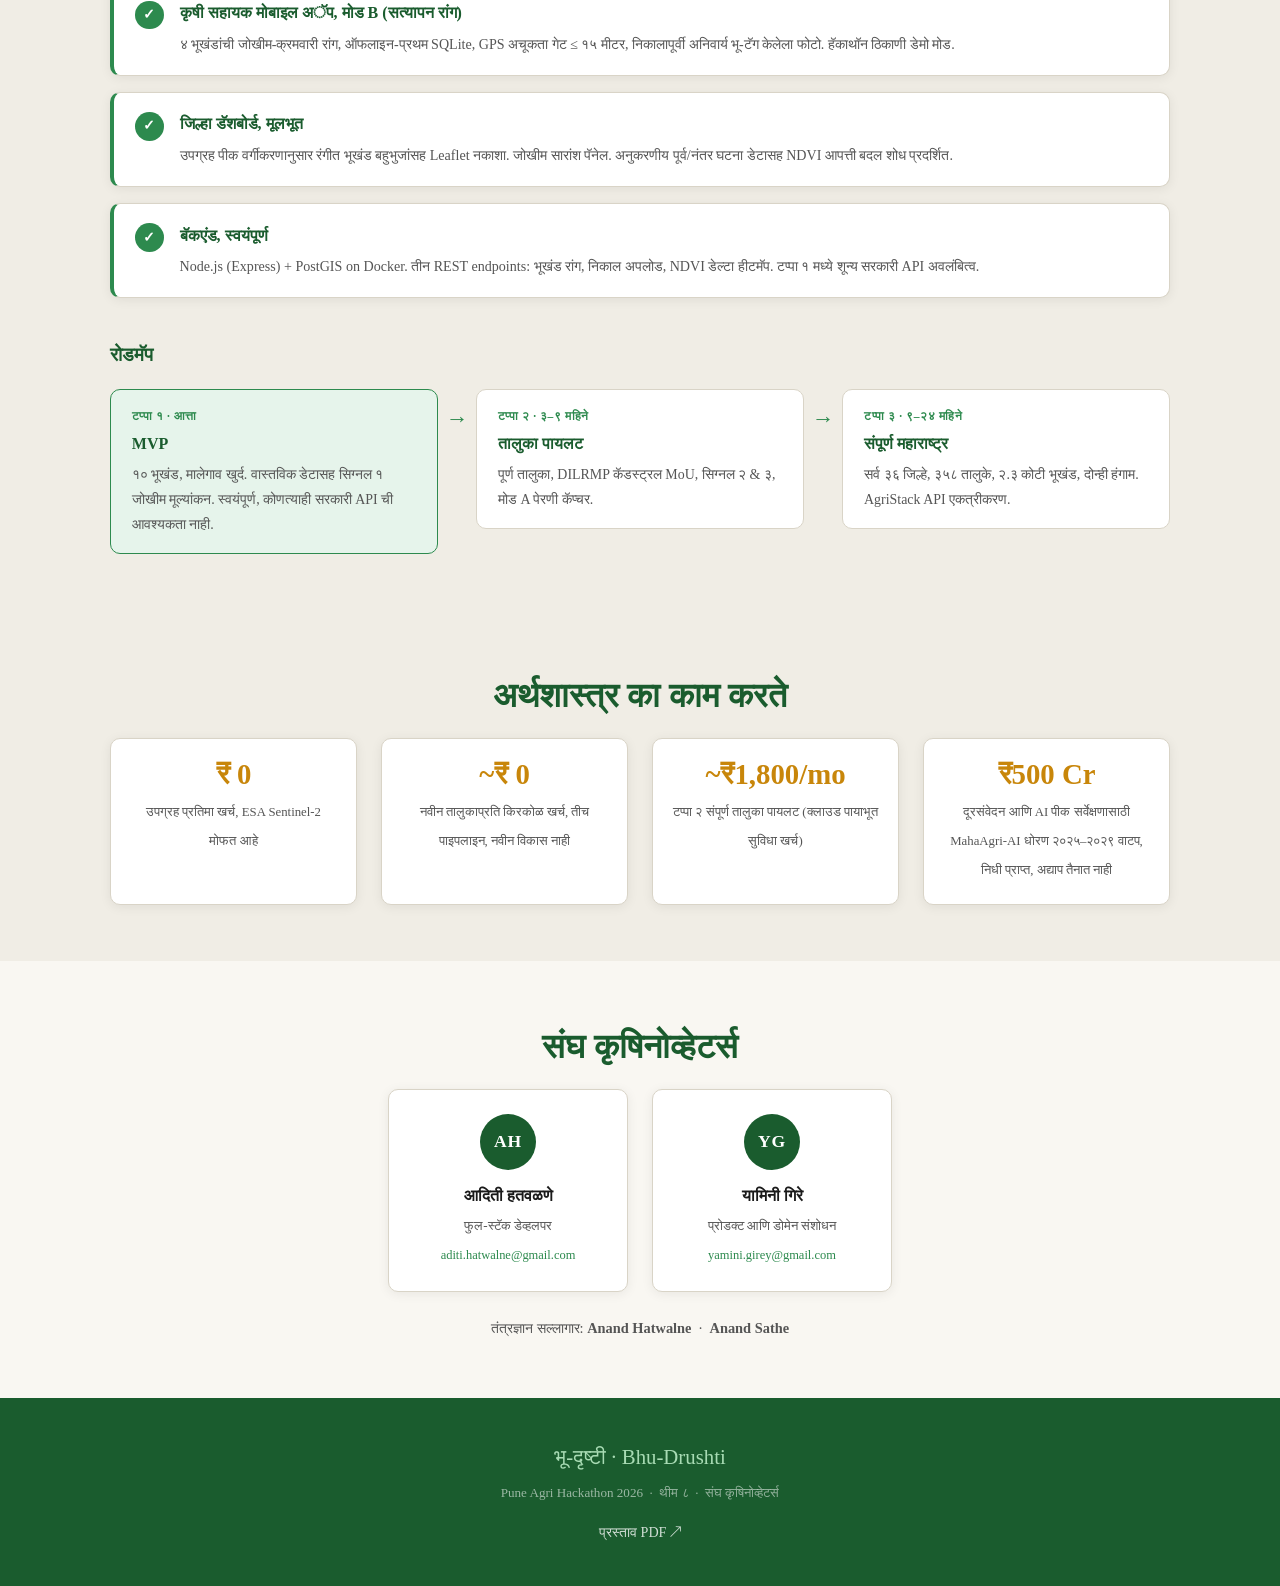
==== commit fffebeea: "Replace em dashes with commas across English and Marathi pages https://claude.ai/code/session_01Fqq3" ====
--- a/mr/index.html
+++ b/mr/index.html
@@ -3,7 +3,7 @@
 <head>
   <meta charset="UTF-8" />
   <meta name="viewport" content="width=device-width, initial-scale=1.0" />
-  <meta name="description" content="भू-दृष्टी — महाराष्ट्रासाठी उपग्रह-जमीन समन्वय आणि पीक क्षेत्र सत्यापन प्रणाली. Pune Agri Hackathon 2026." />
+  <meta name="description" content="भू-दृष्टी, महाराष्ट्रासाठी उपग्रह-जमीन समन्वय आणि पीक क्षेत्र सत्यापन प्रणाली. Pune Agri Hackathon 2026." />
   <title>भू-दृष्टी · Bhu-Drushti</title>
   <link rel="stylesheet" href="../style.css?v=3" />
 </head>
@@ -64,7 +64,7 @@
     <div class="container">
       <h2 class="section-title">समस्या</h2>
       <p class="section-lead">
-        महाराष्ट्राच्या भूगोलापैकी सुमारे ५५–६०% शेतजमीन आहे — जवळजवळ ३ कोटी फुटबॉल मैदानांएवढी.
+        महाराष्ट्राच्या भूगोलापैकी सुमारे ५५–६०% शेतजमीन आहे, जवळजवळ ३ कोटी फुटबॉल मैदानांएवढी.
         या जमिनीचे सर्वेक्षण करणे बहुतेक वेळा हस्तचालित आणि वेळखाऊ प्रक्रिया आहे. आज, त्या शेतांवर काय उगवत आहे
         हे सत्यापित करण्याची जबाबदारी शेतकऱ्यांवर आहे, ज्यांना स्वयं-घोषणा करावी लागते.
         तरीही यामुळे राज्यव्यापी सर्वेक्षण होत नाही.
@@ -75,7 +75,7 @@
       <div class="compare-grid">
         <div class="compare-card compare-before">
           <p class="compare-label">भू-दृष्टीशिवाय</p>
-          <p class="compare-role">बारामती तालुक्यातील एक कृषी सहायक — खरीपानंतर, ऑक्टोबर</p>
+          <p class="compare-role">बारामती तालुक्यातील एक कृषी सहायक, खरीपानंतर, ऑक्टोबर</p>
           <ul>
             <li>तिच्या सर्कलमधील ३,२०० भूखंडांना प्रत्यक्ष सत्यापन आवश्यक आहे</li>
             <li>८ कृषी सहायक, प्रति भूखंड १५ मिनिटे = १००+ कामाचे दिवस</li>
@@ -132,12 +132,12 @@
         <div class="cap-card">
           <div class="cap-icon">📱</div>
           <h3>कृषी सहायक मोबाइल अॅप</h3>
-          <p>ऑफलाइन प्रथम — शून्य इंटरनेटसह पूर्ण क्षेत्र दिवस. बजेट Android फोनवर काम करते. React Native with expo-sqlite.</p>
+          <p>ऑफलाइन प्रथम, शून्य इंटरनेटसह पूर्ण क्षेत्र दिवस. बजेट Android फोनवर काम करते. React Native with expo-sqlite.</p>
         </div>
         <div class="cap-card">
           <div class="cap-icon">🗺️</div>
           <h3>जिल्हा डॅशबोर्ड</h3>
-          <p>कोणत्याही आधुनिक ब्राउझरवर Progressive Web App — इन्स्टॉल नाही. अधिकारी कक्षेनुसार भूमिका-आधारित प्रवेश. वेगवेगळ्या वैशिष्ट्यांसाठी मॉड्यूल-आधारित सक्रियकरण.</p>
+          <p>कोणत्याही आधुनिक ब्राउझरवर Progressive Web App, इन्स्टॉल नाही. अधिकारी कक्षेनुसार भूमिका-आधारित प्रवेश. वेगवेगळ्या वैशिष्ट्यांसाठी मॉड्यूल-आधारित सक्रियकरण.</p>
         </div>
       </div>
     </div>
@@ -147,40 +147,40 @@
   <section class="section section-alt" id="mvp">
     <div class="container">
       <h2 class="section-title">MVP स्थिती</h2>
-      <p class="section-lead">कार्यरत प्रोटोटाइप — <strong>मालेगाव खुर्द गाव, बारामती तालुका, खरीप २०२४</strong> च्या वास्तविक Sentinel-2 डेटा वापरून थेट डेमो.</p>
+      <p class="section-lead">कार्यरत प्रोटोटाइप, <strong>मालेगाव खुर्द गाव, बारामती तालुका, खरीप २०२४</strong> च्या वास्तविक Sentinel-2 डेटा वापरून थेट डेमो.</p>
       <div class="mvp-grid">
         <div class="mvp-item done">
           <span class="mvp-check">✓</span>
           <div>
-            <strong>उपग्रह पाइपलाइन — प्रमाणित</strong>
+            <strong>उपग्रह पाइपलाइन, प्रमाणित</strong>
             <p>GEE Python पाइपलाइन सक्रिय. सर्व १० भूखंडांनी NDVI ०.६४–०.७९ परत केले, निरोगी खरीप वनस्पतीशी सुसंगत. Mahabhunaksha कॅडस्ट्रल डेटावरून भूखंड सीमा डिजिटाइझ केल्या.</p>
           </div>
         </div>
         <div class="mvp-item done">
           <span class="mvp-check">✓</span>
           <div>
-            <strong>जोखीम मूल्यांकन — सिग्नल १ कार्यरत</strong>
+            <strong>जोखीम मूल्यांकन, सिग्नल १ कार्यरत</strong>
             <p>NDVI श्रेणी जुळवणी ०–१०० गुण तयार करते. डेमो आउटपुट: ६ स्वयं-पुष्टी, ३ चिन्हांकित, १ वाढवलेले. DTW टाइम-सिरीज वर्गीकरण टप्पा २ साठी नियोजित.</p>
           </div>
         </div>
         <div class="mvp-item done">
           <span class="mvp-check">✓</span>
           <div>
-            <strong>कृषी सहायक मोबाइल अॅप — मोड B (सत्यापन रांग)</strong>
+            <strong>कृषी सहायक मोबाइल अॅप, मोड B (सत्यापन रांग)</strong>
             <p>४ भूखंडांची जोखीम-क्रमवारी रांग, ऑफलाइन-प्रथम SQLite, GPS अचूकता गेट ≤ १५ मीटर, निकालापूर्वी अनिवार्य भू-टॅग केलेला फोटो. हॅकाथॉन ठिकाणी डेमो मोड.</p>
           </div>
         </div>
         <div class="mvp-item done">
           <span class="mvp-check">✓</span>
           <div>
-            <strong>जिल्हा डॅशबोर्ड — मूलभूत</strong>
+            <strong>जिल्हा डॅशबोर्ड, मूलभूत</strong>
             <p>उपग्रह पीक वर्गीकरणानुसार रंगीत भूखंड बहुभुजांसह Leaflet नकाशा. जोखीम सारांश पॅनेल. अनुकरणीय पूर्व/नंतर घटना डेटासह NDVI आपत्ती बदल शोध प्रदर्शित.</p>
           </div>
         </div>
         <div class="mvp-item done">
           <span class="mvp-check">✓</span>
           <div>
-            <strong>बॅकएंड — स्वयंपूर्ण</strong>
+            <strong>बॅकएंड, स्वयंपूर्ण</strong>
             <p>Node.js (Express) + PostGIS on Docker. तीन REST endpoints: भूखंड रांग, निकाल अपलोड, NDVI डेल्टा हीटमॅप. टप्पा १ मध्ये शून्य सरकारी API अवलंबित्व.</p>
           </div>
         </div>
@@ -191,7 +191,7 @@
         <div class="roadmap-phase active">
           <span class="phase-label">टप्पा १ · आत्ता</span>
           <strong>MVP</strong>
-          <p>१० भूखंड, मालेगाव खुर्द. वास्तविक डेटासह सिग्नल १ जोखीम मूल्यांकन. स्वयंपूर्ण — कोणत्याही सरकारी API ची आवश्यकता नाही.</p>
+          <p>१० भूखंड, मालेगाव खुर्द. वास्तविक डेटासह सिग्नल १ जोखीम मूल्यांकन. स्वयंपूर्ण, कोणत्याही सरकारी API ची आवश्यकता नाही.</p>
         </div>
         <div class="roadmap-arrow">→</div>
         <div class="roadmap-phase">
@@ -216,11 +216,11 @@
       <div class="econ-grid">
         <div class="econ-item">
           <span class="econ-num">₹ 0</span>
-          <span class="econ-label">उपग्रह प्रतिमा खर्च — ESA Sentinel-2 मोफत आहे</span>
+          <span class="econ-label">उपग्रह प्रतिमा खर्च, ESA Sentinel-2 मोफत आहे</span>
         </div>
         <div class="econ-item">
           <span class="econ-num">~₹ 0</span>
-          <span class="econ-label">नवीन तालुकाप्रति किरकोळ खर्च — तीच पाइपलाइन, नवीन विकास नाही</span>
+          <span class="econ-label">नवीन तालुकाप्रति किरकोळ खर्च, तीच पाइपलाइन, नवीन विकास नाही</span>
         </div>
         <div class="econ-item">
           <span class="econ-num">~₹1,800/mo</span>
@@ -228,7 +228,7 @@
         </div>
         <div class="econ-item">
           <span class="econ-num">₹500 Cr</span>
-          <span class="econ-label">दूरसंवेदन आणि AI पीक सर्वेक्षणासाठी MahaAgri-AI धोरण २०२५–२०२९ वाटप — निधी प्राप्त, अद्याप तैनात नाही</span>
+          <span class="econ-label">दूरसंवेदन आणि AI पीक सर्वेक्षणासाठी MahaAgri-AI धोरण २०२५–२०२९ वाटप, निधी प्राप्त, अद्याप तैनात नाही</span>
         </div>
       </div>
     </div>
